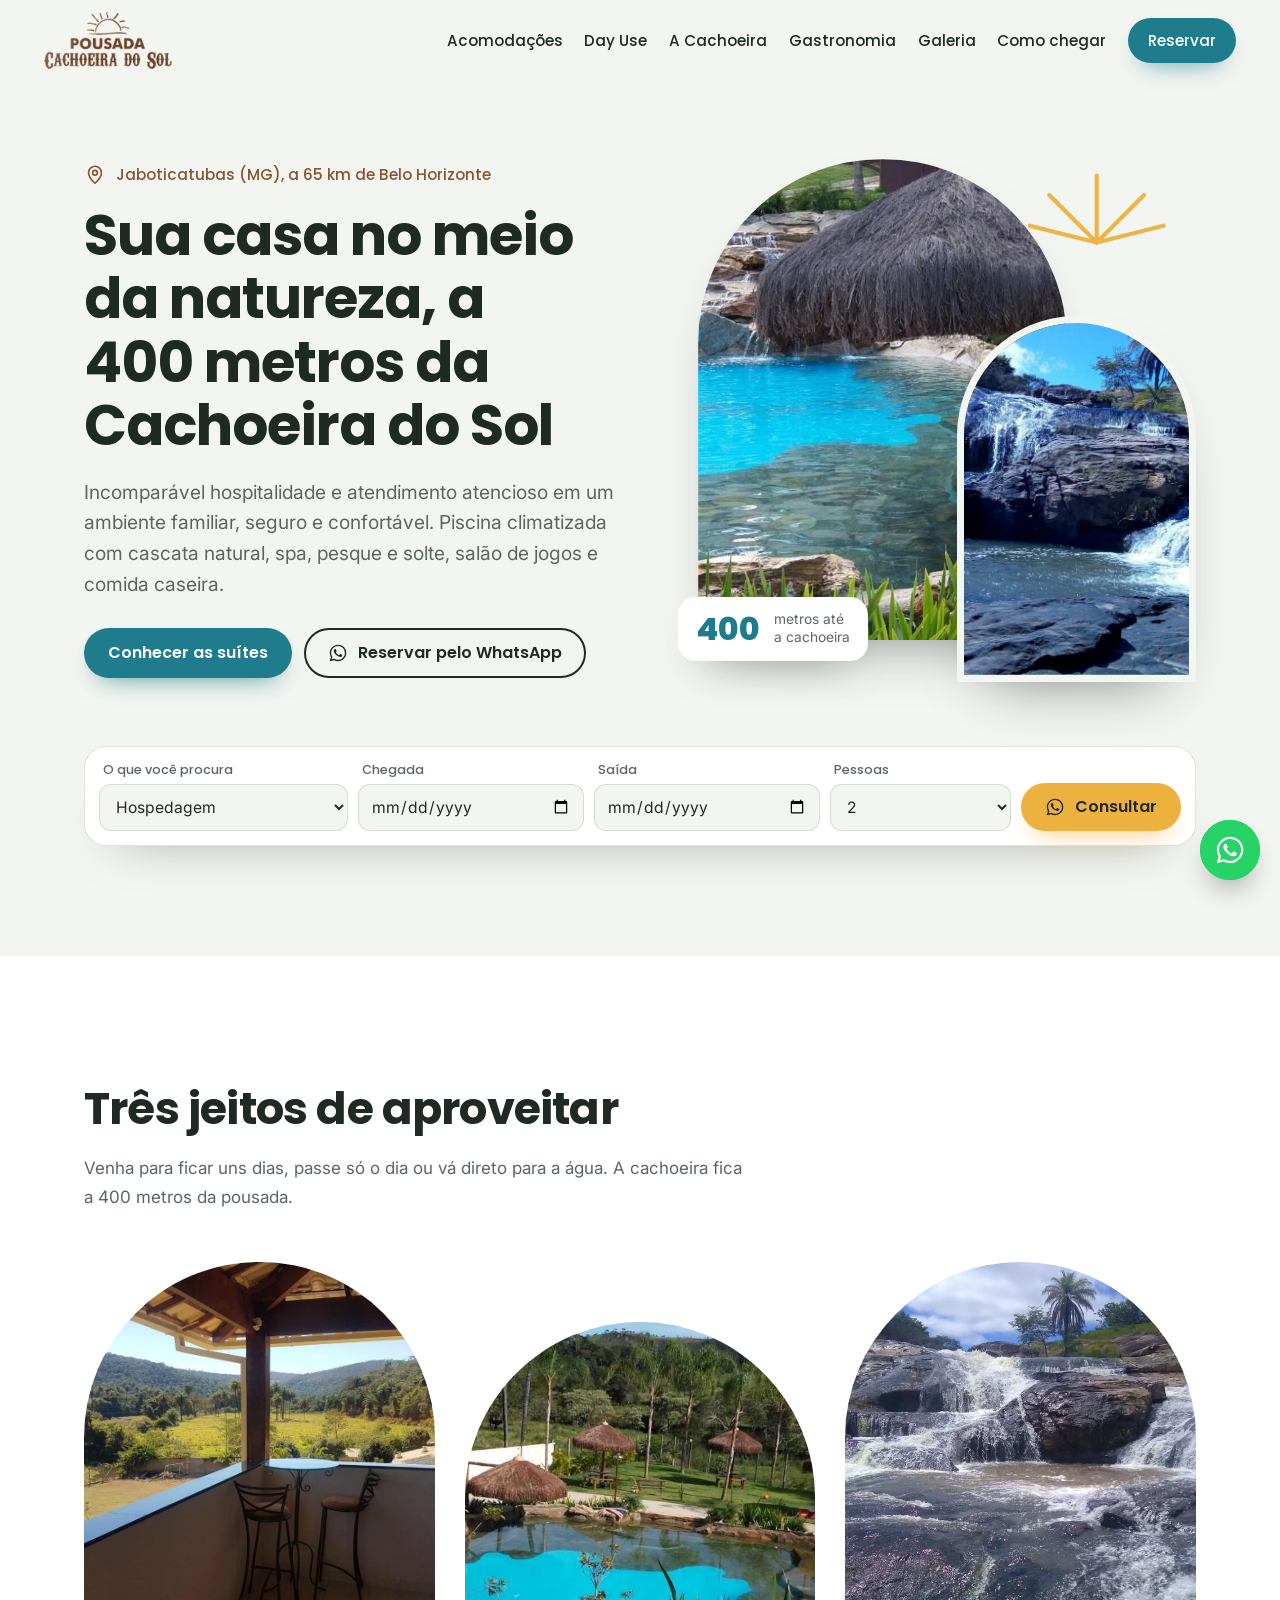
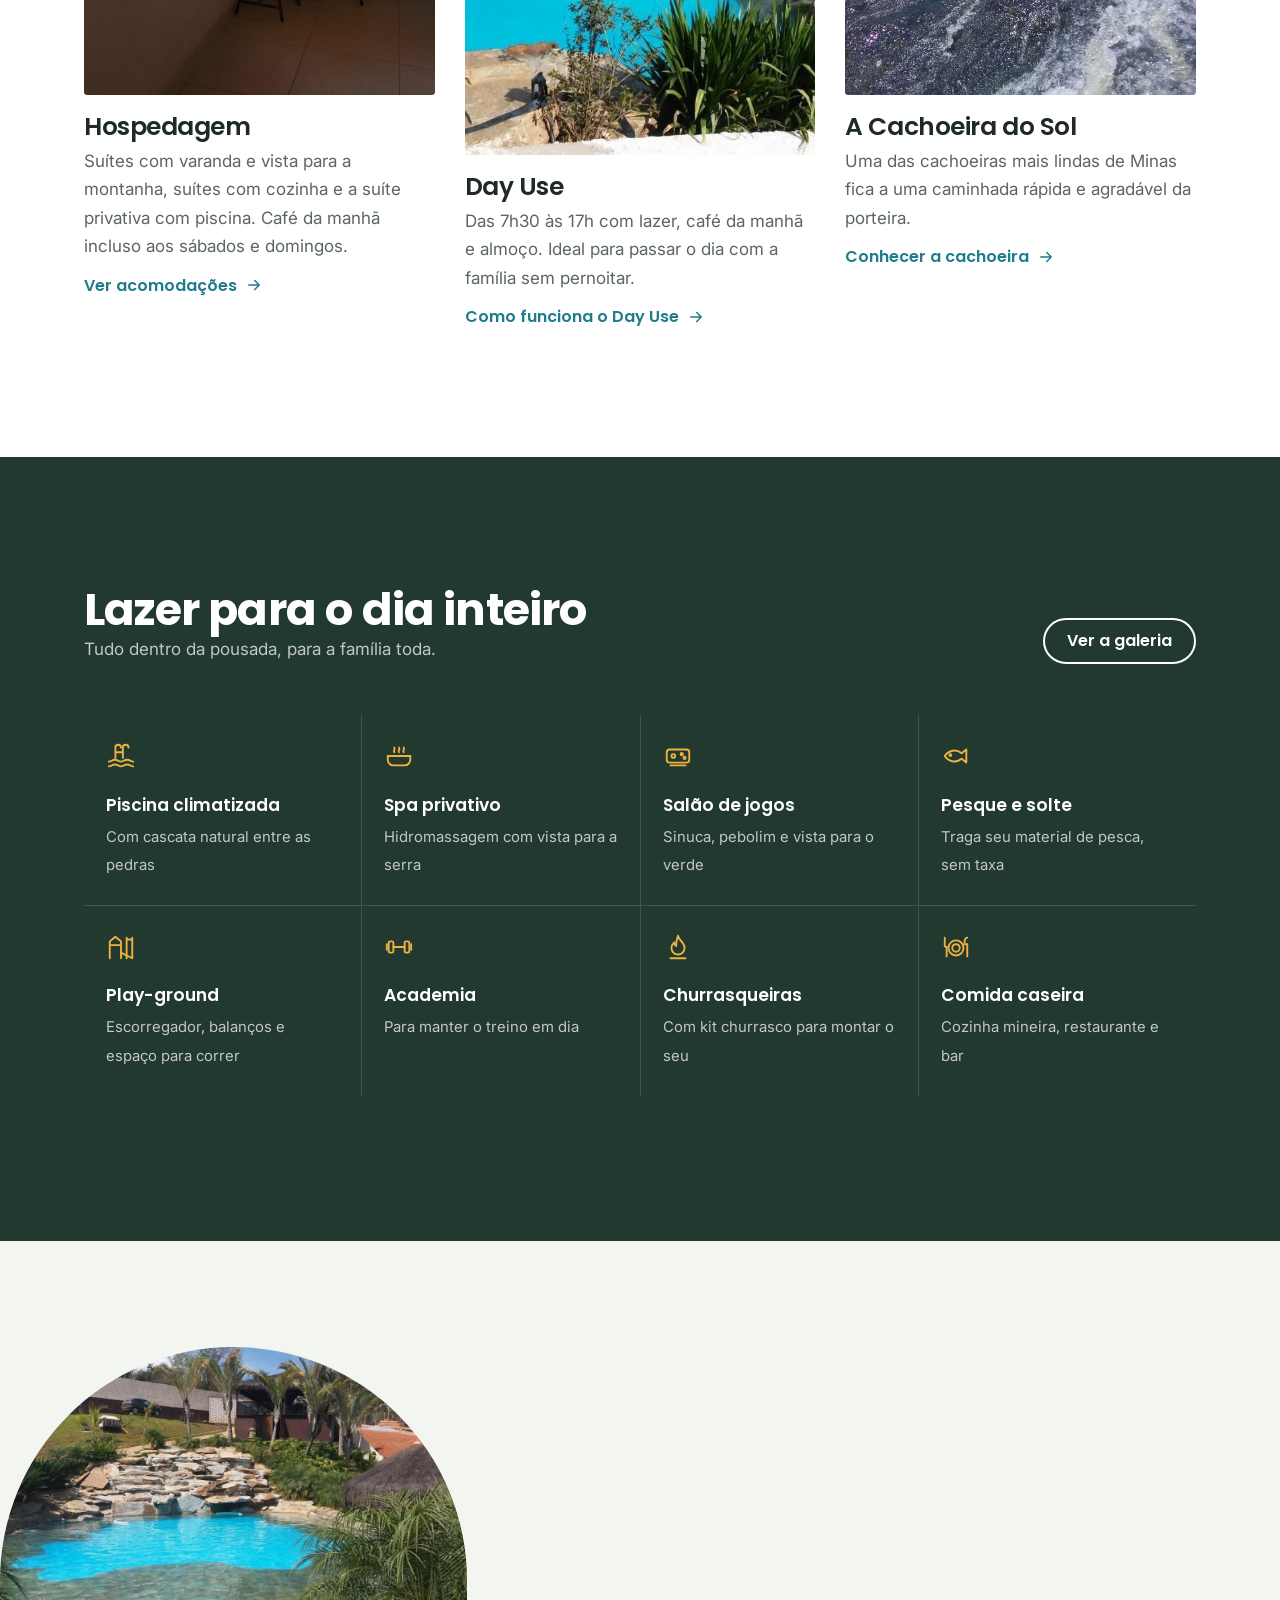
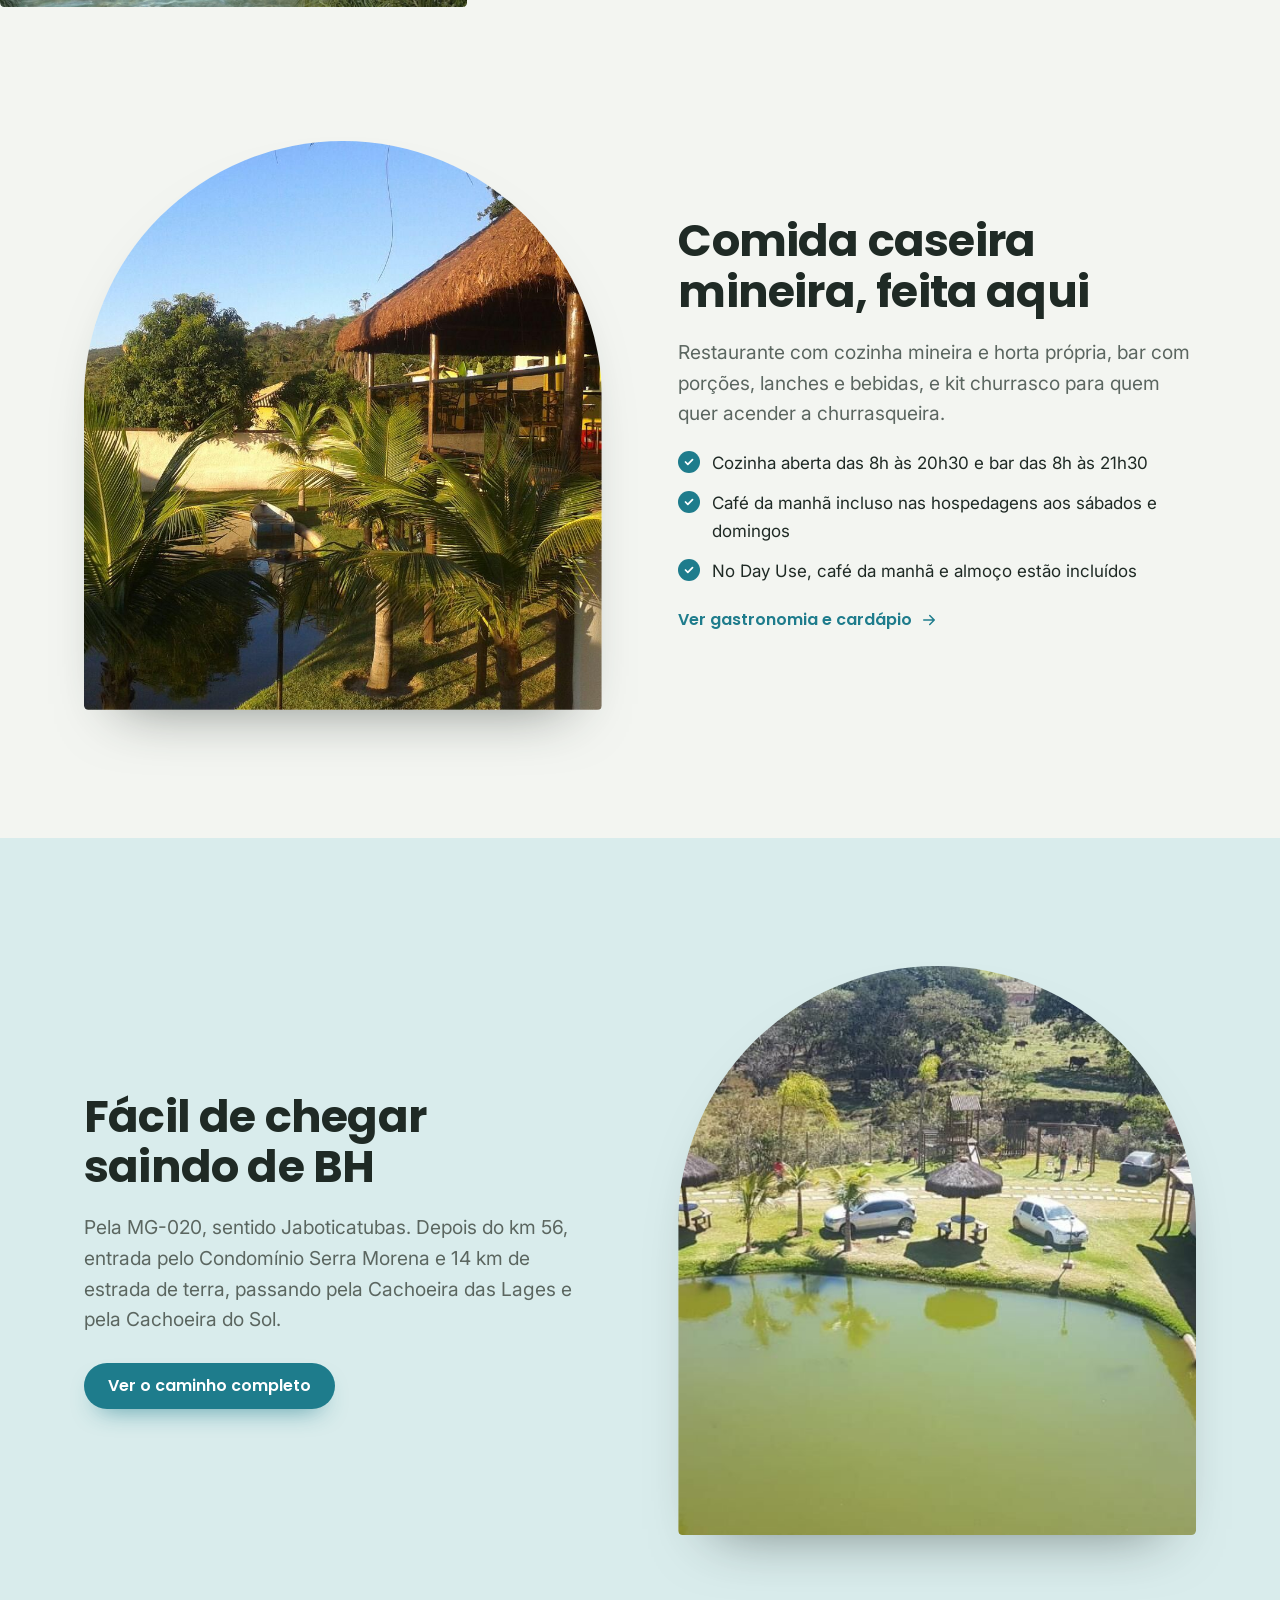
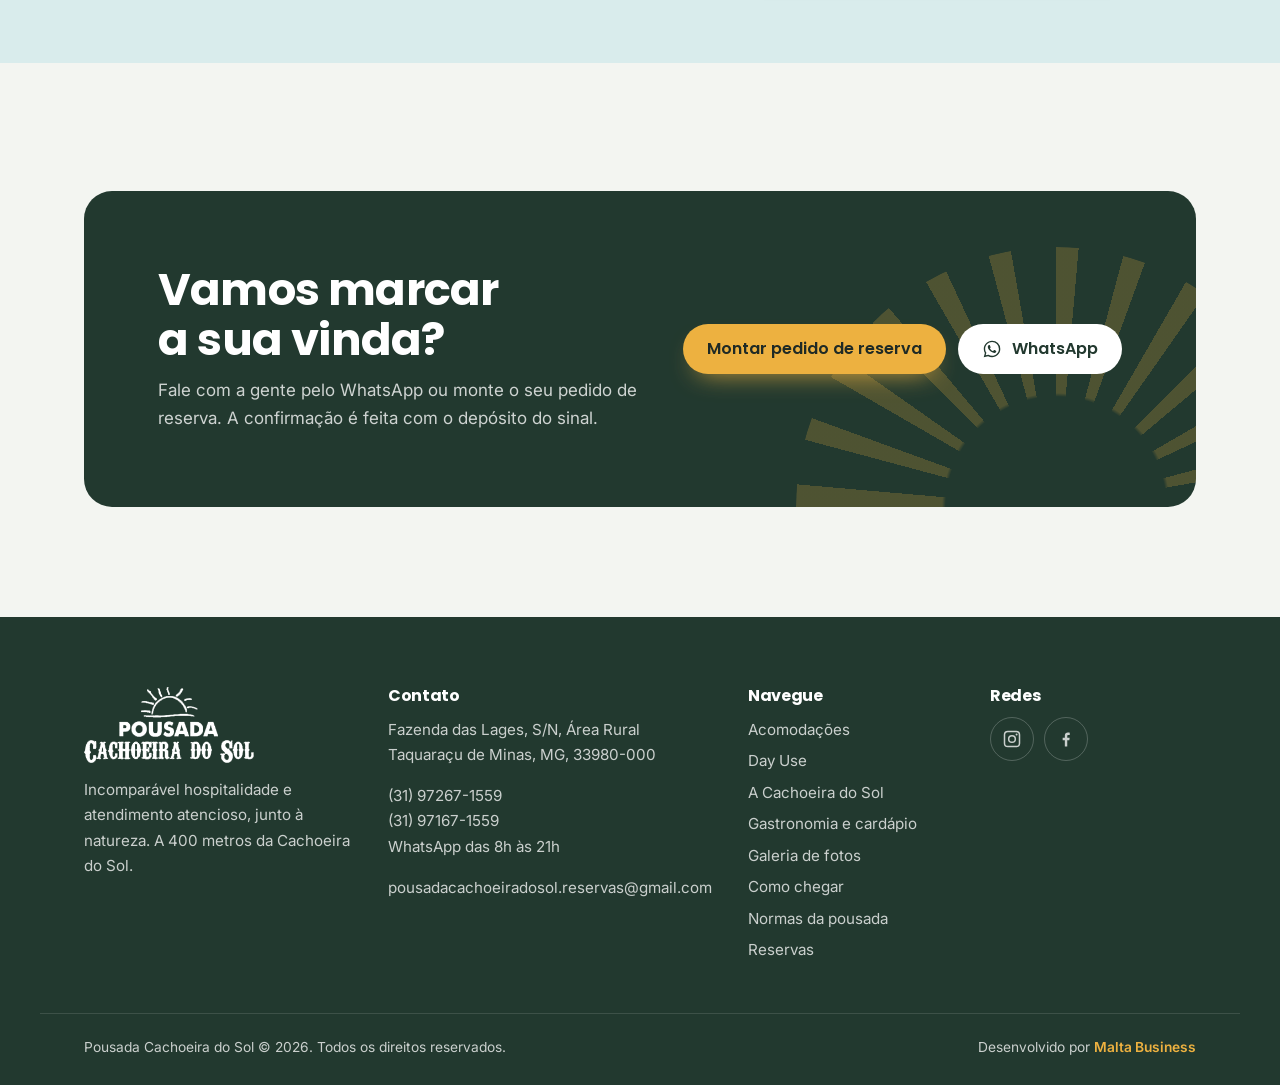
==== index.html @ 4eb6d927 "Site Pousada Cachoeira do Sol: versão inicial Site institucional com 11 páginas, SEO, redirects e fo" ====
<!doctype html>
<html lang="pt-BR">
<head>
  <meta charset="utf-8">
  <meta name="viewport" content="width=device-width, initial-scale=1, viewport-fit=cover">
  <script>document.documentElement.classList.add('js');</script>
  <!-- Google Tag Manager: trocar GTM-XXXXXXX pelo ID real -->
  <script>window.dataLayer=window.dataLayer||[];(function(w,d,s,l,i){if(i==='GTM-XXXXXXX')return;w[l]=w[l]||[];w[l].push({'gtm.start':new Date().getTime(),event:'gtm.js'});var f=d.getElementsByTagName(s)[0],j=d.createElement(s);j.async=true;j.src='https://www.googletagmanager.com/gtm.js?id='+i;f.parentNode.insertBefore(j,f);})(window,document,'script','dataLayer','GTM-XXXXXXX');</script>
  <title>Pousada Cachoeira do Sol | Pousada em Jaboticatubas (MG), perto de BH</title>
  <meta name="description" content="Pousada em Jaboticatubas (MG), a 65 km de BH e a 400 metros da Cachoeira do Sol. Suítes, Day Use, piscina climatizada com cascata, spa, pesque e solte e comida caseira mineira.">
  <meta name="robots" content="index, follow, max-image-preview:large">
  <link rel="canonical" href="https://www.pousadacachoeiradosol.com.br/">
  <meta name="theme-color" content="#22392F">
  <meta property="og:type" content="website">
  <meta property="og:locale" content="pt_BR">
  <meta property="og:site_name" content="Pousada Cachoeira do Sol">
  <meta property="og:title" content="Pousada Cachoeira do Sol | Pousada em Jaboticatubas (MG), perto de BH">
  <meta property="og:description" content="Pousada em Jaboticatubas (MG), a 65 km de BH e a 400 metros da Cachoeira do Sol. Suítes, Day Use, piscina climatizada com cascata, spa, pesque e solte e comida caseira mineira.">
  <meta property="og:url" content="https://www.pousadacachoeiradosol.com.br/">
  <meta property="og:image" content="https://www.pousadacachoeiradosol.com.br/assets/img/og-image.jpg">
  <meta property="og:image:alt" content="Pousada Cachoeira do Sol, Jaboticatubas (MG)">
  <meta name="twitter:card" content="summary_large_image">
  <meta name="twitter:title" content="Pousada Cachoeira do Sol | Pousada em Jaboticatubas (MG), perto de BH">
  <meta name="twitter:description" content="Pousada em Jaboticatubas (MG), a 65 km de BH e a 400 metros da Cachoeira do Sol. Suítes, Day Use, piscina climatizada com cascata, spa, pesque e solte e comida caseira mineira.">
  <meta name="twitter:image" content="https://www.pousadacachoeiradosol.com.br/assets/img/og-image.jpg">
  <link rel="icon" href="favicon.svg" type="image/svg+xml">
  <link rel="icon" href="assets/img/icon-192.png" type="image/png" sizes="192x192">
  <link rel="apple-touch-icon" href="assets/img/apple-touch-icon.png">
  <link rel="manifest" href="site.webmanifest">
  <link rel="preload" as="image" href="assets/img/g-slider2.jpg" fetchpriority="high">
  <link rel="preconnect" href="https://fonts.googleapis.com">
  <link rel="preconnect" href="https://fonts.gstatic.com" crossorigin>
  <link href="https://fonts.googleapis.com/css2?family=Inter:wght@400;500;600&family=Poppins:wght@500;600;700;800&display=swap" rel="stylesheet">
  <link rel="stylesheet" href="assets/css/site.css">
  <script type="application/ld+json">{"@context": "https://schema.org", "@type": "LodgingBusiness", "@id": "https://www.pousadacachoeiradosol.com.br/#pousada", "name": "Pousada Cachoeira do Sol", "description": "Pousada em Jaboticatubas (MG), a 65 km de Belo Horizonte e a 400 metros da Cachoeira do Sol, com piscina climatizada com cascata, spa privativo, salão de jogos, pesque e solte, play-ground, academia, churrasqueiras e comida caseira. Hospedagem e Day Use.", "url": "https://www.pousadacachoeiradosol.com.br/", "logo": "https://www.pousadacachoeiradosol.com.br/assets/img/logo.png", "image": ["https://www.pousadacachoeiradosol.com.br/assets/img/og-image.jpg", "https://www.pousadacachoeiradosol.com.br/assets/img/g-slider2.jpg", "https://www.pousadacachoeiradosol.com.br/assets/img/e-spa.jpg"], "telephone": "+55-31-97267-1559", "email": "pousadacachoeiradosol.reservas@gmail.com", "address": {"@type": "PostalAddress", "streetAddress": "Fazenda das Lages, S/N, Área Rural", "addressLocality": "Taquaraçu de Minas", "addressRegion": "MG", "postalCode": "33980-000", "addressCountry": "BR"}, "areaServed": ["Jaboticatubas", "Belo Horizonte", "Taquaraçu de Minas"], "checkinTime": "17:00", "checkoutTime": "15:00", "amenityFeature": [{"@type": "LocationFeatureSpecification", "name": "Piscina climatizada com cascata", "value": true}, {"@type": "LocationFeatureSpecification", "name": "Spa privativo", "value": true}, {"@type": "LocationFeatureSpecification", "name": "Salão de jogos", "value": true}, {"@type": "LocationFeatureSpecification", "name": "Pesque e solte", "value": true}, {"@type": "LocationFeatureSpecification", "name": "Play-ground", "value": true}, {"@type": "LocationFeatureSpecification", "name": "Academia", "value": true}, {"@type": "LocationFeatureSpecification", "name": "Churrasqueiras", "value": true}, {"@type": "LocationFeatureSpecification", "name": "Restaurante e bar", "value": true}], "sameAs": ["https://www.instagram.com/pousadacachoeiradosol/", "https://www.facebook.com/pousadacachoeiradosol/"]}</script>
</head>
<body>
  <noscript><iframe src="https://www.googletagmanager.com/ns.html?id=GTM-XXXXXXX" height="0" width="0" style="display:none;visibility:hidden"></iframe></noscript>
  <a class="skip" href="#conteudo">Pular para o conteúdo</a>
  <header class="topo">
    <div class="topo__in">
      <a class="topo__logo" href="index.html" aria-current="page" aria-label="Pousada Cachoeira do Sol, página inicial"><img src="assets/img/logo.png" alt="Pousada Cachoeira do Sol" width="308" height="138" fetchpriority="high"></a>
      <nav class="menu" id="menu" aria-label="Menu principal">
        <a href="acomodacoes.html">Acomodações</a>
        <a href="day-use.html">Day Use</a>
        <a href="cachoeira.html">A Cachoeira</a>
        <a href="gastronomia.html">Gastronomia</a>
        <a href="galeria.html">Galeria</a>
        <a href="como-chegar.html">Como chegar</a>
        <a href="reservas.html" class="btn btn--agua">Reservar</a>
      </nav>
      <button class="burguer" type="button" aria-label="Abrir menu" aria-expanded="false" aria-controls="menu"><span></span><span></span></button>
    </div>
  </header>
  <main id="conteudo">
    <section class="inicio">
      <div class="wrap">
        <div class="inicio__grid">
          <div class="revela">
            <p class="inicio__lugar"><svg aria-hidden="true"><use href="#i-pin"/></svg>Jaboticatubas (MG), a 65 km de Belo Horizonte</p>
            <h1 class="t1">Sua casa no meio da natureza, a 400 metros da Cachoeira do Sol</h1>
            <p class="lead">Incomparável hospitalidade e atendimento atencioso em um ambiente familiar, seguro e confortável. Piscina climatizada com cascata natural, spa, pesque e solte, salão de jogos e comida caseira.</p>
            <div class="inicio__acoes">
              <a class="btn btn--agua" href="acomodacoes.html">Conhecer as suítes</a>
              <a class="btn btn--linha" data-wa="Olá! Estou no site da Pousada Cachoeira do Sol e gostaria de consultar disponibilidade." data-ev="whatsapp_hero" href="https://wa.me/5531972671559" target="_blank" rel="noopener"><svg aria-hidden="true"><use href="#i-wa"/></svg>Reservar pelo WhatsApp</a>
            </div>
          </div>
          <div class="arcos">
            <div class="arco a1 revela-arco"><img src="assets/img/g-slider2.jpg" alt="Piscina com cascata natural de pedras" width="984" height="654" fetchpriority="high" class="on"><img src="assets/img/g-u4.jpg" alt="Restaurante com cobertura de sapê ao lado da piscina" width="1280" height="960" loading="lazy" decoding="async"><img src="assets/img/e-pesca.jpg" alt="Lagoa do pesque e solte com quiosques" width="1024" height="768" loading="lazy" decoding="async"><img src="assets/img/g-21.jpg" alt="Piscina e quiosques de sapê" width="768" height="1024" loading="lazy" decoding="async"></div>
            <div class="arco a2 revela-arco"><img src="assets/img/c-2.jpg" alt="Queda principal da Cachoeira do Sol" width="1280" height="721" loading="lazy" decoding="async"></div>
            <svg class="arcos__sol" viewBox="0 0 100 60" aria-hidden="true"><g class="raios"><line x1="50" y1="52" x2="50" y2="4"/><line x1="50" y1="52" x2="16" y2="18"/><line x1="50" y1="52" x2="84" y2="18"/><line x1="50" y1="52" x2="2" y2="40"/><line x1="50" y1="52" x2="98" y2="40"/></g></svg>
            <div class="selo"><b data-conta="400">400</b><span>metros até<br>a cachoeira</span></div>
          </div>
        </div>

        <form class="consulta revela" id="consulta" aria-label="Consultar disponibilidade">
          <div><label for="c-tipo">O que você procura</label><select id="c-tipo"><option>Hospedagem</option><option>Day Use</option></select></div>
          <div><label for="c-entrada">Chegada</label><input id="c-entrada" type="date"></div>
          <div id="c-saida-box"><label for="c-saida">Saída</label><input id="c-saida" type="date"></div>
          <div><label for="c-pessoas">Pessoas</label><select id="c-pessoas"><option>1</option><option selected>2</option><option>3</option><option>4</option><option>5</option><option>6 ou mais</option></select></div>
          <button class="btn btn--sol" type="submit"><svg aria-hidden="true"><use href="#i-wa"/></svg>Consultar</button>
        </form>
      </div>
    </section>
    <section class="secao secao--branca">
      <div class="wrap">
        <header class="cab revela"><h2 class="t2">Três jeitos de aproveitar</h2><p class="suave">Venha para ficar uns dias, passe só o dia ou vá direto para a água. A cachoeira fica a 400 metros da pousada.</p></header>
        <div class="destaques">
          <a class="destaque revela" href="acomodacoes.html">
            <div class="destaque__foto"><img src="assets/img/q-luxo-3.jpg" alt="Varanda de suíte com vista para o vale" width="1280" height="960" loading="lazy" decoding="async"></div>
            <h3 class="t3">Hospedagem</h3>
            <p>Suítes com varanda e vista para a montanha, suítes com cozinha e a suíte privativa com piscina. Café da manhã incluso aos sábados e domingos.</p>
            <span class="seta-link">Ver acomodações <svg aria-hidden="true"><use href="#i-seta"/></svg></span>
          </a>
          <a class="destaque revela" href="day-use.html">
            <div class="destaque__foto"><img src="assets/img/g-slider16.jpg" alt="Piscina com cascata vista do alto" width="1092" height="654" loading="lazy" decoding="async"></div>
            <h3 class="t3">Day Use</h3>
            <p>Das 7h30 às 17h com lazer, café da manhã e almoço. Ideal para passar o dia com a família sem pernoitar.</p>
            <span class="seta-link">Como funciona o Day Use <svg aria-hidden="true"><use href="#i-seta"/></svg></span>
          </a>
          <a class="destaque revela" href="cachoeira.html">
            <div class="destaque__foto"><img src="assets/img/e-cachoeira.jpg" alt="Quedas da Cachoeira do Sol" width="1024" height="768" loading="lazy" decoding="async"></div>
            <h3 class="t3">A Cachoeira do Sol</h3>
            <p>Uma das cachoeiras mais lindas de Minas fica a uma caminhada rápida e agradável da porteira.</p>
            <span class="seta-link">Conhecer a cachoeira <svg aria-hidden="true"><use href="#i-seta"/></svg></span>
          </a>
        </div>
      </div>
    </section>
    <section class="secao secao--mata">
      <div class="wrap">
        <header class="cab cab--linha revela"><div><h2 class="t2">Lazer para o dia inteiro</h2><p class="suave" style="margin:0">Tudo dentro da pousada, para a família toda.</p></div><a class="btn btn--linha" href="galeria.html">Ver a galeria</a></header>
        <ul class="lazer revela">
          <li><svg aria-hidden="true"><use href="#i-piscina"/></svg><strong>Piscina climatizada</strong><span>Com cascata natural entre as pedras</span></li>
          <li><svg aria-hidden="true"><use href="#i-spa"/></svg><strong>Spa privativo</strong><span>Hidromassagem com vista para a serra</span></li>
          <li><svg aria-hidden="true"><use href="#i-jogos"/></svg><strong>Salão de jogos</strong><span>Sinuca, pebolim e vista para o verde</span></li>
          <li><svg aria-hidden="true"><use href="#i-peixe"/></svg><strong>Pesque e solte</strong><span>Traga seu material de pesca, sem taxa</span></li>
          <li><svg aria-hidden="true"><use href="#i-play"/></svg><strong>Play-ground</strong><span>Escorregador, balanços e espaço para correr</span></li>
          <li><svg aria-hidden="true"><use href="#i-halter"/></svg><strong>Academia</strong><span>Para manter o treino em dia</span></li>
          <li><svg aria-hidden="true"><use href="#i-fogo"/></svg><strong>Churrasqueiras</strong><span>Com kit churrasco para montar o seu</span></li>
          <li><svg aria-hidden="true"><use href="#i-prato"/></svg><strong>Comida caseira</strong><span>Cozinha mineira, restaurante e bar</span></li>
        </ul>
      </div>
    </section>
    <section class="secao" aria-label="Fotos da pousada" style="padding-block:clamp(60px,8vw,100px) 0">
      <div class="rolo"><div class="rolo__trilho"><img src="assets/img/g-slider14.jpg" alt="Cascata da piscina" width="1160" height="646" loading="lazy" decoding="async"><img src="assets/img/g-23.jpg" alt="Piscina iluminada à noite" width="768" height="1024" loading="lazy" decoding="async"><img src="assets/img/e-jogos.jpg" alt="Salão de jogos" width="960" height="720" loading="lazy" decoding="async"><img src="assets/img/g-1.jpg" alt="Piscina com espreguiçadeiras" width="736" height="410" loading="lazy" decoding="async"><img src="assets/img/g-u7.jpg" alt="Piscina natural e jardim" width="1280" height="960" loading="lazy" decoding="async"><img src="assets/img/e-spa.jpg" alt="Spa com vista para a serra" width="768" height="1024" loading="lazy" decoding="async"><img src="assets/img/g-2.jpg" alt="Caminho entre a piscina e a lagoa" width="728" height="408" loading="lazy" decoding="async"><img src="assets/img/c-4.jpg" alt="Corredeiras da cachoeira" width="1280" height="721" loading="lazy" decoding="async"><img src="assets/img/g-u1.jpg" alt="Jardim ao entardecer" width="1280" height="960" loading="lazy" decoding="async"><img src="assets/img/e-playground.jpg" alt="Play-ground" width="720" height="626" loading="lazy" decoding="async"><img src="assets/img/g-slider14.jpg" alt="" width="1160" height="646" loading="lazy" decoding="async" aria-hidden="true"><img src="assets/img/g-23.jpg" alt="" width="768" height="1024" loading="lazy" decoding="async" aria-hidden="true"><img src="assets/img/e-jogos.jpg" alt="" width="960" height="720" loading="lazy" decoding="async" aria-hidden="true"><img src="assets/img/g-1.jpg" alt="" width="736" height="410" loading="lazy" decoding="async" aria-hidden="true"><img src="assets/img/g-u7.jpg" alt="" width="1280" height="960" loading="lazy" decoding="async" aria-hidden="true"><img src="assets/img/e-spa.jpg" alt="" width="768" height="1024" loading="lazy" decoding="async" aria-hidden="true"><img src="assets/img/g-2.jpg" alt="" width="728" height="408" loading="lazy" decoding="async" aria-hidden="true"><img src="assets/img/c-4.jpg" alt="" width="1280" height="721" loading="lazy" decoding="async" aria-hidden="true"><img src="assets/img/g-u1.jpg" alt="" width="1280" height="960" loading="lazy" decoding="async" aria-hidden="true"><img src="assets/img/e-playground.jpg" alt="" width="720" height="626" loading="lazy" decoding="async" aria-hidden="true"></div></div>
    </section>
    <section class="secao">
      <div class="wrap dividido">
        <div class="dividido__foto revela-arco"><img src="assets/img/g-u4.jpg" alt="Restaurante coberto de sapê ao lado da piscina" width="1280" height="960" loading="lazy" decoding="async"></div>
        <div class="revela">
          <h2 class="t2">Comida caseira mineira, feita aqui</h2>
          <p class="lead suave">Restaurante com cozinha mineira e horta própria, bar com porções, lanches e bebidas, e kit churrasco para quem quer acender a churrasqueira.</p>
          <ul class="checks">
            <li>Cozinha aberta das 8h às 20h30 e bar das 8h às 21h30</li>
            <li>Café da manhã incluso nas hospedagens aos sábados e domingos</li>
            <li>No Day Use, café da manhã e almoço estão incluídos</li>
          </ul>
          <a class="seta-link" href="gastronomia.html">Ver gastronomia e cardápio <svg aria-hidden="true"><use href="#i-seta"/></svg></a>
        </div>
      </div>
    </section>
    <section class="secao secao--agua">
      <div class="wrap dividido dividido--inv">
        <div class="dividido__foto revela-arco"><img src="assets/img/g-slider5.jpg" alt="Vista do alto da lagoa e do jardim da pousada" width="1164" height="650" loading="lazy" decoding="async"></div>
        <div class="revela">
          <h2 class="t2">Fácil de chegar saindo de BH</h2>
          <p class="lead suave">Pela MG-020, sentido Jaboticatubas. Depois do km 56, entrada pelo Condomínio Serra Morena e 14 km de estrada de terra, passando pela Cachoeira das Lages e pela Cachoeira do Sol.</p>
          <div class="inicio__acoes"><a class="btn btn--agua" href="como-chegar.html">Ver o caminho completo</a></div>
        </div>
      </div>
    </section>
    <section class="secao" style="padding-bottom:0">
      <div class="wrap">
        <div class="chamada revela">
          <div><h2 class="t2" style="margin:0">Vamos marcar a sua vinda?</h2><p>Fale com a gente pelo WhatsApp ou monte o seu pedido de reserva. A confirmação é feita com o depósito do sinal.</p></div>
          <div class="chamada__acoes">
            <a class="btn btn--sol" href="reservas.html">Montar pedido de reserva</a>
            <a class="btn btn--claro" data-wa="Olá! Estou no site da Pousada Cachoeira do Sol e gostaria de mais informações." data-ev="whatsapp_chamada" href="https://wa.me/5531972671559" target="_blank" rel="noopener"><svg aria-hidden="true"><use href="#i-wa"/></svg>WhatsApp</a>
          </div>
        </div>
      </div>
    </section>
  </main>
  <footer class="rodape">
    <div class="wrap rodape__grid">
      <div>
        <img class="rodape__logo" src="assets/img/logo-branca.png" alt="Pousada Cachoeira do Sol" width="308" height="138" loading="lazy">
        <p>Incomparável hospitalidade e atendimento atencioso, junto à natureza. A 400 metros da Cachoeira do Sol.</p>
      </div>
      <div>
        <h2>Contato</h2>
        <p>Fazenda das Lages, S/N, Área Rural<br>Taquaraçu de Minas, MG, 33980-000</p>
        <p><a href="https://wa.me/5531972671559" target="_blank" rel="noopener">(31) 97267-1559</a><br><a href="https://wa.me/5531971671559" target="_blank" rel="noopener">(31) 97167-1559</a><br><span>WhatsApp das 8h às 21h</span></p>
        <p><a href="mailto:pousadacachoeiradosol.reservas@gmail.com">pousadacachoeiradosol.reservas@gmail.com</a></p>
      </div>
      <div>
        <h2>Navegue</h2>
        <ul>
          <li><a href="acomodacoes.html">Acomodações</a></li>
          <li><a href="day-use.html">Day Use</a></li>
          <li><a href="cachoeira.html">A Cachoeira do Sol</a></li>
          <li><a href="gastronomia.html">Gastronomia e cardápio</a></li>
          <li><a href="galeria.html">Galeria de fotos</a></li>
          <li><a href="como-chegar.html">Como chegar</a></li>
          <li><a href="normas.html">Normas da pousada</a></li>
          <li><a href="reservas.html">Reservas</a></li>
        </ul>
      </div>
      <div>
        <h2>Redes</h2>
        <div class="redes">
          <a href="https://www.instagram.com/pousadacachoeiradosol/" target="_blank" rel="noopener" aria-label="Instagram da pousada"><svg><use href="#i-ig"/></svg></a>
          <a href="https://www.facebook.com/pousadacachoeiradosol/" target="_blank" rel="noopener" aria-label="Facebook da pousada"><svg><use href="#i-fb"/></svg></a>
        </div>
      </div>
    </div>
    <div class="wrap rodape__base">
      <p>Pousada Cachoeira do Sol &copy; 2026. Todos os direitos reservados.</p>
      <p>Desenvolvido por <a href="https://maltabusiness.vercel.app/" target="_blank" rel="noopener">Malta Business</a></p>
    </div>
  </footer>
  <a class="wa" data-wa="Olá! Estou no site da Pousada Cachoeira do Sol e gostaria de mais informações." data-ev="whatsapp_flutuante" href="https://wa.me/5531972671559" target="_blank" rel="noopener" aria-label="Falar com a pousada pelo WhatsApp"><span class="wa__balao">Fale com a pousada</span><svg aria-hidden="true"><use href="#i-wa"/></svg></a>
  <div class="lb" id="lb" role="dialog" aria-modal="true" aria-label="Foto ampliada" hidden>
    <button class="lb__x" id="lbX" type="button" aria-label="Fechar">&times;</button>
    <button class="lb__nav lb__nav--esq" id="lbAnt" type="button" aria-label="Foto anterior"><svg viewBox="0 0 24 24"><path d="M15 5l-7 7 7 7"/></svg></button>
    <figure><img id="lbImg" src="[data-uri]" alt=""><figcaption id="lbLeg"></figcaption></figure>
    <button class="lb__nav lb__nav--dir" id="lbProx" type="button" aria-label="Próxima foto"><svg viewBox="0 0 24 24"><path d="M9 5l7 7-7 7"/></svg></button>
  </div>
<svg width="0" height="0" style="position:absolute" aria-hidden="true">
  <symbol id="i-wa" viewBox="0 0 24 24"><path fill="currentColor" d="M12.04 2C6.58 2 2.13 6.45 2.13 11.91c0 1.75.46 3.45 1.32 4.95L2.05 22l5.25-1.38a9.9 9.9 0 0 0 4.74 1.21h.01c5.46 0 9.91-4.45 9.91-9.91A9.9 9.9 0 0 0 12.04 2Zm0 18.15h-.01a8.2 8.2 0 0 1-4.19-1.15l-.3-.18-3.12.82.83-3.04-.2-.31a8.2 8.2 0 0 1-1.26-4.38c0-4.54 3.7-8.24 8.25-8.24a8.2 8.2 0 0 1 8.24 8.25c0 4.54-3.7 8.23-8.24 8.23Zm4.52-6.16c-.25-.12-1.47-.72-1.69-.81-.23-.08-.39-.12-.56.13-.16.25-.64.8-.78.97-.15.16-.29.19-.54.06-.25-.12-1.05-.39-1.99-1.23a7.5 7.5 0 0 1-1.38-1.72c-.14-.25-.02-.38.11-.51.11-.11.25-.29.37-.43.13-.15.17-.25.25-.42.08-.16.04-.31-.02-.43-.06-.13-.56-1.35-.77-1.85-.2-.48-.41-.42-.56-.43h-.48a.92.92 0 0 0-.67.31c-.23.25-.87.85-.87 2.08 0 1.22.89 2.4 1.02 2.57.12.16 1.76 2.68 4.25 3.76.59.26 1.06.41 1.42.52.6.19 1.14.16 1.57.1.48-.07 1.47-.6 1.68-1.18.21-.58.21-1.08.14-1.18-.06-.1-.22-.16-.47-.29Z"/></symbol>
  <symbol id="i-ig" viewBox="0 0 24 24"><path fill="none" stroke="currentColor" stroke-width="1.8" d="M7 3h10a4 4 0 0 1 4 4v10a4 4 0 0 1-4 4H7a4 4 0 0 1-4-4V7a4 4 0 0 1 4-4Z"/><circle cx="12" cy="12" r="4" fill="none" stroke="currentColor" stroke-width="1.8"/><circle cx="17.5" cy="6.5" r="1.2" fill="currentColor"/></symbol>
  <symbol id="i-fb" viewBox="0 0 24 24"><path fill="currentColor" d="M13.5 21v-7.5h2.5l.4-3h-2.9V8.6c0-.9.25-1.5 1.5-1.5h1.5V4.4c-.3 0-1.2-.1-2.2-.1-2.2 0-3.7 1.3-3.7 3.8v2.4H8v3h2.6V21h2.9Z"/></symbol>
  <symbol id="i-pin" viewBox="0 0 24 24"><path fill="none" stroke="currentColor" stroke-width="1.8" stroke-linejoin="round" d="M12 21s-7-6.2-7-11.5a7 7 0 0 1 14 0C19 14.8 12 21 12 21Z"/><circle cx="12" cy="9.5" r="2.6" fill="none" stroke="currentColor" stroke-width="1.8"/></symbol>
  <symbol id="i-mail" viewBox="0 0 24 24"><rect x="3" y="5" width="18" height="14" rx="2.5" fill="none" stroke="currentColor" stroke-width="1.8"/><path d="m4 7 8 6 8-6" fill="none" stroke="currentColor" stroke-width="1.8" stroke-linecap="round"/></symbol>
  <symbol id="i-relogio" viewBox="0 0 24 24"><circle cx="12" cy="12" r="9" fill="none" stroke="currentColor" stroke-width="1.8"/><path d="M12 7v5l3 2" fill="none" stroke="currentColor" stroke-width="1.8" stroke-linecap="round"/></symbol>
  <symbol id="i-seta" viewBox="0 0 24 24"><path d="M5 12h14M13 6l6 6-6 6" fill="none" stroke="currentColor" stroke-width="2" stroke-linecap="round" stroke-linejoin="round"/></symbol>
  <symbol id="i-piscina" viewBox="0 0 32 32"><g fill="none" stroke="currentColor" stroke-width="2" stroke-linecap="round"><path d="M3 22c3 0 3-2 6.5-2s3.5 2 6.5 2 3-2 6.5-2 3.5 2 6.5 2M3 27c3 0 3-2 6.5-2s3.5 2 6.5 2 3-2 6.5-2 3.5 2 6.5 2"/><path d="M10 18V7a3 3 0 0 1 6 0M18 18V7a3 3 0 0 1 6 0M10 12h8"/></g></symbol>
  <symbol id="i-spa" viewBox="0 0 32 32"><g fill="none" stroke="currentColor" stroke-width="2" stroke-linecap="round"><path d="M4 16h24v4a6 6 0 0 1-6 6H10a6 6 0 0 1-6-6v-4Z"/><path d="M11 12c-1.5-2 1.5-3 0-5M16 12c-1.5-2 1.5-3 0-5M21 12c-1.5-2 1.5-3 0-5"/></g></symbol>
  <symbol id="i-jogos" viewBox="0 0 32 32"><g fill="none" stroke="currentColor" stroke-width="2" stroke-linecap="round"><rect x="4" y="9" width="24" height="14" rx="3"/><circle cx="11" cy="16" r="2"/><circle cx="20" cy="14" r="1.2"/><circle cx="23" cy="18" r="1.2"/><path d="M8 26h16"/></g></symbol>
  <symbol id="i-peixe" viewBox="0 0 32 32"><g fill="none" stroke="currentColor" stroke-width="2" stroke-linecap="round" stroke-linejoin="round"><path d="M4 16c4-6 12-8 18-3l5-4v14l-5-4c-6 5-14 3-18-3Z"/><circle cx="10" cy="15" r="1" fill="currentColor"/></g></symbol>
  <symbol id="i-play" viewBox="0 0 32 32"><g fill="none" stroke="currentColor" stroke-width="2" stroke-linecap="round" stroke-linejoin="round"><path d="M4 28V10l6-5 6 5v18M4 14h12"/><path d="M16 22l12 6M22 6v22M28 6v22M22 8h6"/></g></symbol>
  <symbol id="i-halter" viewBox="0 0 32 32"><g fill="none" stroke="currentColor" stroke-width="2" stroke-linecap="round"><path d="M10 16h12"/><rect x="5" y="10" width="5" height="12" rx="1.5"/><rect x="22" y="10" width="5" height="12" rx="1.5"/><path d="M3 13v6M29 13v6"/></g></symbol>
  <symbol id="i-fogo" viewBox="0 0 32 32"><g fill="none" stroke="currentColor" stroke-width="2" stroke-linecap="round" stroke-linejoin="round"><path d="M16 4c1 5 7 7 7 13a7 7 0 0 1-14 0c0-3 2-5 3-6 0 3 2 4 2 4 0-5 1-8 2-11Z"/><path d="M8 28h16"/></g></symbol>
  <symbol id="i-prato" viewBox="0 0 32 32"><g fill="none" stroke="currentColor" stroke-width="2" stroke-linecap="round"><circle cx="16" cy="17" r="8"/><circle cx="16" cy="17" r="4"/><path d="M4 6v8a2 2 0 0 0 2 2v10M28 6c-2 0-3 3-3 7h3v13"/></g></symbol>
</svg>
  <script src="assets/js/site.js" defer></script>
</body>
</html>
---- assets/css/site.css ----
/* =========================================================
   Pousada Cachoeira do Sol | site completo
   Desenvolvido por Malta Business
   Direção: claro e arejado, verde de mata + água do poço, fotos em arco (o sol nascendo do logo)
   ========================================================= */
:root{
  --pedra:#F3F5F1;      /* fundo claro, levemente esverdeado */
  --branco:#FFFFFF;
  --mata:#22392F;       /* verde escuro de mata, fundos escuros */
  --mata-2:#2E4A3D;
  --agua:#1E7C8C;       /* azul-esverdeado do poço */
  --agua-clara:#D9ECEC;
  --terra:#8A5432;      /* marrom do logo */
  --sol:#EDB140;        /* sol do logo */
  --tinta:#1F2A25;
  --suave:#5B6660;
  --linha:rgba(31,42,37,.13);

  --f-tit:"Poppins",system-ui,-apple-system,"Segoe UI",sans-serif;
  --f-txt:"Inter",system-ui,-apple-system,"Segoe UI",sans-serif;

  --wrap:1200px;
  --gut:clamp(16px,4vw,44px);
  --arco:999px 999px 18px 18px;
  --ease:cubic-bezier(.22,.7,.2,1);
  color-scheme:light;
}

@view-transition{navigation:auto}
::view-transition-old(root),::view-transition-new(root){animation-duration:.45s}

*,*::before,*::after{box-sizing:border-box}
html{-webkit-text-size-adjust:100%;overflow-x:clip;scroll-behavior:smooth}
body{margin:0;background:var(--pedra);color:var(--tinta);font:400 1.0625rem/1.68 var(--f-txt);-webkit-font-smoothing:antialiased;overflow-x:hidden}
img{max-width:100%;height:auto;display:block}
a{color:inherit}
button{font:inherit;color:inherit;background:none;border:0;padding:0;cursor:pointer}
:focus-visible{outline:3px solid var(--sol);outline-offset:3px;border-radius:6px}
h1,h2,h3{font-family:var(--f-tit);line-height:1.12;margin:0;letter-spacing:-.018em;text-wrap:balance}
p{margin:0 0 1em}
.wrap{max-width:var(--wrap);margin:0 auto;padding-inline:var(--gut)}
.skip{position:absolute;left:-999px;top:8px;z-index:999;background:var(--sol);padding:10px 16px;border-radius:8px}
.skip:focus{left:8px}

.t1{font-size:clamp(2.2rem,4.6vw,3.7rem);font-weight:700}
.t2{font-size:clamp(1.8rem,3.8vw,2.8rem);font-weight:700;margin-bottom:.45em}
.t3{font-size:clamp(1.25rem,2vw,1.55rem);font-weight:600}
.lead{font-size:clamp(1.08rem,1.5vw,1.25rem);line-height:1.6;color:var(--tinta)}
.suave{color:var(--suave)}
.nota{font-size:.92rem;color:var(--suave)}
.secao{padding-block:clamp(80px,10vw,130px)}
.secao--branca{background:var(--branco)}
.secao--mata{background:var(--mata);color:#fff}
.secao--mata .suave,.secao--mata .nota{color:rgba(255,255,255,.72)}
.secao--agua{background:var(--agua-clara)}
.cab{max-width:660px;margin-bottom:clamp(30px,4vw,52px)}
.cab--centro{margin-inline:auto;text-align:center}
.cab--linha{max-width:none;display:flex;justify-content:space-between;align-items:end;gap:24px;flex-wrap:wrap}
.cab--linha .t2{margin:0}

/* ---------- Botões ---------- */
.btn{display:inline-flex;align-items:center;justify-content:center;gap:10px;padding:15px 24px;border-radius:999px;font:600 1rem/1 var(--f-tit);text-decoration:none;transition:transform .35s var(--ease),background .3s,color .3s,box-shadow .35s var(--ease);position:relative}
.btn svg{width:20px;height:20px;flex:none}
.btn:hover{transform:translateY(-2px)}
.btn:active{transform:scale(.98)}
.btn--agua{background:var(--agua);color:#fff;box-shadow:0 12px 26px -14px rgba(30,124,140,.9)}
.btn--agua:hover{background:#176675}
.btn--sol{background:var(--sol);color:var(--tinta);box-shadow:0 12px 26px -14px rgba(237,177,64,.95)}
.btn--sol:hover{background:#F3BE57}
.btn--linha{border:2px solid currentColor;padding:13px 22px}
.btn--linha:hover{background:var(--tinta);color:#fff;border-color:var(--tinta)}
.secao--mata .btn--linha:hover{background:#fff;color:var(--mata);border-color:#fff}
.btn--claro{background:#fff;color:var(--mata)}
.btn--cheio{width:100%}
.btn[disabled]{opacity:.45;cursor:not-allowed;transform:none;box-shadow:none}
.seta-link{display:inline-flex;align-items:center;gap:8px;font:600 1rem var(--f-tit);color:var(--agua);text-decoration:none}
.seta-link svg{width:18px;height:18px;transition:transform .35s var(--ease)}
.seta-link:hover svg{transform:translateX(5px)}

/* ---------- Cabeçalho ---------- */
.topo{position:sticky;top:0;z-index:60;background:rgba(243,245,241,.86);backdrop-filter:blur(14px);-webkit-backdrop-filter:blur(14px);border-bottom:1px solid transparent;transition:border-color .3s,box-shadow .3s}
.topo.rolou{border-color:var(--linha);box-shadow:0 10px 30px -24px rgba(31,42,37,.5)}
.topo__in{max-width:1320px;margin:0 auto;padding:12px var(--gut);display:flex;align-items:center;gap:24px}
.topo__logo{flex:none;width:128px}
.menu{display:flex;align-items:center;gap:clamp(12px,1.7vw,26px);margin-left:auto}
.menu a{font:500 .95rem var(--f-tit);text-decoration:none;color:var(--tinta);padding:8px 0;position:relative}
.menu a:not(.btn)::after{content:"";position:absolute;left:50%;bottom:2px;width:6px;height:6px;border-radius:50%;background:var(--sol);transform:translateX(-50%) scale(0);transition:transform .3s var(--ease)}
.menu a:not(.btn):hover::after,.menu a[aria-current="page"]::after{transform:translateX(-50%) scale(1)}
.menu a[aria-current="page"]{color:var(--agua)}
.menu a.btn[aria-current="page"]{color:#fff;box-shadow:0 0 0 3px var(--sol)}
.menu .btn{padding:11px 20px;color:#fff}
.burguer{display:none;margin-left:auto;width:46px;height:46px;border-radius:50%;background:var(--mata);position:relative;z-index:2}
.burguer span{position:absolute;left:14px;right:14px;height:2px;background:#fff;transition:transform .35s var(--ease),top .35s}
.burguer span:first-child{top:18px}.burguer span:last-child{top:26px}
.burguer[aria-expanded="true"] span:first-child{top:22px;transform:rotate(45deg)}
.burguer[aria-expanded="true"] span:last-child{top:22px;transform:rotate(-45deg)}
@media (max-width:1020px){
  .burguer{display:block}
  .menu{position:fixed;inset:0;margin:0;background:var(--mata);flex-direction:column;justify-content:center;gap:16px;opacity:0;visibility:hidden;transform:translateY(-12px);transition:opacity .35s,transform .45s var(--ease),visibility .35s}
  .menu.aberto{opacity:1;visibility:visible;transform:none}
  .menu a{color:#fff;font-size:1.45rem}
  .menu a[aria-current="page"]{color:var(--sol)}
  .menu .btn{margin-top:10px;font-size:1.1rem;background:var(--sol);color:var(--tinta)}
}

/* ---------- Hero da home ---------- */
.inicio{padding-block:clamp(36px,6vw,80px) clamp(70px,9vw,110px);position:relative;overflow:hidden}
.inicio__grid{display:grid;grid-template-columns:1.05fr .95fr;gap:clamp(30px,5vw,70px);align-items:center}
.inicio__lugar{display:inline-flex;align-items:center;gap:10px;font:500 .95rem var(--f-tit);color:var(--terra);margin-bottom:18px}
.inicio__lugar svg{width:22px;height:22px}
.inicio h1{margin-bottom:20px;font-size:clamp(2.2rem,4.4vw,3.6rem)}
.inicio .lead{max-width:48ch;color:var(--suave)}
.inicio__acoes{display:flex;flex-wrap:wrap;gap:12px;margin-top:28px}
.arcos{position:relative;aspect-ratio:1/1.05;max-width:560px;margin-left:auto;width:100%}
.arco{position:absolute;overflow:hidden;border-radius:var(--arco);box-shadow:0 30px 60px -34px rgba(31,42,37,.6)}
.arco img{width:100%;height:100%;object-fit:cover}
.arcos .a1{inset:0 26% 8% 0;z-index:1}
.arcos .a2{inset:30% 0 0 52%;z-index:2;border:7px solid var(--pedra)}
.arcos .a1 img{transition:opacity 1.4s ease,clip-path 1.1s var(--ease),transform 1.6s var(--ease);position:absolute;inset:0}
.arcos .a1 img + img{opacity:0}
.arcos .a1 img.on{opacity:1}
.arcos__sol{position:absolute;right:6%;top:2%;width:28%;z-index:3;opacity:.95}
.arcos__sol path,.arcos__sol line{fill:none;stroke:var(--sol);stroke-width:3;stroke-linecap:round}
.arcos__sol .raios{transform-origin:50px 52px;animation:gira 30s linear infinite}
.selo{position:absolute;left:-4%;bottom:4%;z-index:3;background:var(--branco);border-radius:18px;padding:14px 18px;display:flex;align-items:center;gap:14px;box-shadow:0 22px 40px -24px rgba(31,42,37,.55)}
.selo b{font:800 2rem/1 var(--f-tit);color:var(--agua);font-variant-numeric:tabular-nums}
.selo span{font-size:.86rem;line-height:1.3;color:var(--suave)}
@keyframes gira{to{transform:rotate(360deg)}}
@media (max-width:880px){
  .inicio__grid{grid-template-columns:1fr}
  .arcos{margin:10px auto 0;max-width:460px}
  .selo{left:0}
}

/* Barra de consulta rápida */
.consulta{margin-top:clamp(40px,6vw,64px);background:var(--branco);border-radius:22px;padding:14px;display:grid;grid-template-columns:1.1fr 1fr 1fr .8fr auto;gap:10px;align-items:end;box-shadow:0 24px 50px -36px rgba(31,42,37,.55);border:1px solid var(--linha)}
.consulta label{display:block;font:500 .8rem var(--f-tit);color:var(--suave);margin:0 0 5px 4px}
.consulta select,.consulta input{width:100%;padding:12px 12px;border-radius:12px;border:1.5px solid var(--linha);background:var(--pedra);font:400 .98rem var(--f-txt);color:var(--tinta)}
.consulta .btn{height:48px}
@media (max-width:900px){.consulta{grid-template-columns:1fr 1fr}.consulta .btn{grid-column:1/-1}}
@media (max-width:440px){.consulta{grid-template-columns:1fr}}

/* ---------- Topo das páginas internas ---------- */
.pagina-topo{padding-block:clamp(40px,6vw,80px) 0;position:relative}
.trilha-pao{display:flex;gap:8px;font-size:.88rem;color:var(--suave);margin-bottom:18px;flex-wrap:wrap}
.trilha-pao a{text-decoration:none}
.trilha-pao a:hover{color:var(--agua)}
.pagina-topo__grid{display:grid;grid-template-columns:1fr 1fr;gap:clamp(28px,5vw,64px);align-items:end}
.pagina-topo .lead{color:var(--suave);max-width:50ch}
.pagina-topo h1{margin-bottom:18px}
.pagina-topo__foto{border-radius:var(--arco);overflow:hidden;aspect-ratio:4/3.4;box-shadow:0 30px 60px -36px rgba(31,42,37,.6)}
.pagina-topo__foto img{width:100%;height:100%;object-fit:cover}
.pagina-topo__fatos{display:flex;flex-wrap:wrap;gap:10px;margin-top:22px}
.chip{display:inline-flex;align-items:center;gap:8px;padding:8px 14px;border-radius:999px;background:var(--branco);border:1px solid var(--linha);font:500 .9rem var(--f-tit)}
.chip i{width:8px;height:8px;border-radius:50%;background:var(--sol)}
@media (max-width:820px){.pagina-topo__grid{grid-template-columns:1fr}}

/* ---------- Revelar ao rolar ---------- */
.revela{opacity:0;transform:translateY(30px);transition:opacity .85s var(--ease),transform .85s var(--ease)}
.revela.visto{opacity:1;transform:none}
.revela-arco > img{clip-path:inset(100% 0 0 0);transform:scale(1.12);transition:clip-path 1.1s var(--ease),transform 1.6s var(--ease)}
.revela-arco.visto > img{clip-path:inset(0 0 0 0);transform:none}
html:not(.js) .revela,html:not(.js) .revela-arco,html:not(.js) .revela-arco > img{opacity:1;transform:none;clip-path:none}

/* ---------- Destaques (home) ---------- */
.destaques{display:grid;grid-template-columns:repeat(3,1fr);gap:clamp(18px,2.5vw,30px)}
.destaque{display:flex;flex-direction:column;text-decoration:none;color:inherit}
.destaque__foto{border-radius:var(--arco);overflow:hidden;aspect-ratio:3/3.7;margin-bottom:18px;position:relative}
.destaque__foto img{width:100%;height:100%;object-fit:cover;transition:transform 1.1s var(--ease)}
.destaque:hover .destaque__foto img{transform:scale(1.07)}
.destaque h3{margin-bottom:6px}
.destaque p{color:var(--suave);margin-bottom:12px}
.destaque:nth-child(2){margin-top:60px}
@media (max-width:820px){.destaques{grid-template-columns:1fr}.destaque:nth-child(2){margin-top:0}.destaque__foto{aspect-ratio:4/3.2}}

/* Lista de lazer (home) */
.lazer{display:grid;grid-template-columns:repeat(4,1fr);gap:1px;background:rgba(255,255,255,.14);border-radius:20px;overflow:hidden;margin-top:10px}
.lazer li{list-style:none;background:var(--mata);padding:26px 22px;transition:background .35s}
.lazer li:hover{background:var(--mata-2)}
.lazer svg{width:30px;height:30px;color:var(--sol);margin-bottom:12px}
.lazer strong{display:block;font:600 1.08rem var(--f-tit);margin-bottom:4px}
.lazer span{font-size:.93rem;color:rgba(255,255,255,.72)}
.lazer{padding:0}
@media (max-width:900px){.lazer{grid-template-columns:1fr 1fr}}
@media (max-width:460px){.lazer{grid-template-columns:1fr}}

/* Faixa de fotos rolando */
.rolo{overflow:hidden;padding-block:6px}
.rolo__trilho{display:flex;gap:14px;width:max-content;animation:desliza 60s linear infinite}
.rolo:hover .rolo__trilho{animation-play-state:paused}
.rolo img{height:clamp(170px,22vw,260px);width:auto;border-radius:16px;object-fit:cover}
.rolo img:nth-child(odd){border-radius:var(--arco)}
@keyframes desliza{to{transform:translateX(-50%)}}

/* Bloco dividido genérico */
.dividido{display:grid;grid-template-columns:1fr 1fr;gap:clamp(30px,6vw,90px);align-items:center}
.dividido--inv > :first-child{order:2}
.dividido__foto{border-radius:var(--arco);overflow:hidden;aspect-ratio:4/4.4;box-shadow:0 30px 60px -36px rgba(31,42,37,.6)}
.dividido__foto img{width:100%;height:100%;object-fit:cover}
@media (max-width:860px){.dividido{grid-template-columns:1fr}.dividido--inv > :first-child{order:0}.dividido__foto{aspect-ratio:4/3.4}}

.checks{list-style:none;padding:0;margin:20px 0;display:grid;gap:11px}
.checks li{display:flex;gap:12px;align-items:flex-start}
.checks li::before{content:"";flex:none;width:22px;height:22px;margin-top:2px;border-radius:50%;background:var(--agua) url("data:image/svg+xml,%3Csvg xmlns='http://www.w3.org/2000/svg' viewBox='0 0 24 24' fill='none' stroke='white' stroke-width='3' stroke-linecap='round' stroke-linejoin='round'%3E%3Cpath d='M6 12l4 4 8-8'/%3E%3C/svg%3E") center/14px no-repeat}
.secao--mata .checks li::before{background-color:var(--sol)}

/* ---------- Acomodações ---------- */
.indice{display:flex;gap:8px;overflow-x:auto;scrollbar-width:none;padding-block:4px 6px}
.indice::-webkit-scrollbar{display:none}
.indice a{flex:none;padding:9px 16px;border-radius:999px;border:1.5px solid var(--linha);background:var(--branco);font:500 .9rem var(--f-tit);text-decoration:none;transition:background .3s,color .3s,border-color .3s}
.indice a:hover,.indice a.ativo{background:var(--mata);color:#fff;border-color:var(--mata)}
.indice-fixo{position:sticky;top:70px;z-index:20;background:rgba(243,245,241,.92);backdrop-filter:blur(10px);-webkit-backdrop-filter:blur(10px);padding-block:10px;border-bottom:1px solid var(--linha)}
.suite{display:grid;grid-template-columns:1.25fr 1fr;gap:clamp(24px,4vw,56px);align-items:center;padding-block:clamp(50px,7vw,80px);border-bottom:1px solid var(--linha);scroll-margin-top:140px}
.suite:nth-of-type(even) .fotos{order:2}
.fotos{position:relative;border-radius:22px;overflow:hidden;background:var(--mata);aspect-ratio:4/3}
.fotos__trilho{display:flex;height:100%;transition:transform .7s var(--ease)}
.fotos__trilho img{flex:0 0 100%;width:100%;height:100%;object-fit:cover}
.fotos__nav{position:absolute;inset:auto 14px 14px auto;display:flex;gap:8px}
.fotos__nav button{width:42px;height:42px;border-radius:50%;background:rgba(255,255,255,.92);display:grid;place-items:center;transition:background .3s,transform .3s var(--ease)}
.fotos__nav button:hover{background:var(--sol);transform:scale(1.08)}
.fotos__nav svg{width:18px;height:18px;fill:none;stroke:var(--tinta);stroke-width:2.4;stroke-linecap:round;stroke-linejoin:round}
.fotos__conta{position:absolute;left:14px;bottom:14px;background:rgba(31,42,37,.72);color:#fff;font:600 .82rem var(--f-tit);padding:6px 12px;border-radius:999px;font-variant-numeric:tabular-nums}
.suite__quartos{font:500 .95rem var(--f-tit);color:var(--terra);margin:6px 0 16px}
.suite__itens{list-style:none;padding:0;margin:0 0 18px;display:grid;grid-template-columns:1fr 1fr;gap:8px 18px}
.suite__itens li{display:flex;gap:10px;font-size:.97rem;line-height:1.45;color:var(--suave)}
.suite__itens li::before{content:"";flex:none;width:7px;height:7px;margin-top:.55em;border-radius:50%;background:var(--agua)}
.suite__obs{font-size:.88rem;color:var(--suave);border-left:3px solid var(--sol);padding-left:12px;margin-bottom:18px}
@media (max-width:860px){.suite{grid-template-columns:1fr}.suite:nth-of-type(even) .fotos{order:0}.suite__itens{grid-template-columns:1fr}}
.comodidades{display:grid;grid-template-columns:repeat(auto-fill,minmax(150px,1fr));gap:12px;list-style:none;padding:0;margin:0}
.comodidades li{background:var(--branco);border-radius:14px;padding:16px;font:500 .95rem var(--f-tit);display:flex;align-items:center;gap:10px;border:1px solid var(--linha)}
.comodidades li::before{content:"";width:10px;height:10px;border-radius:50%;background:var(--sol);flex:none}
.tabela-outras{width:100%;border-collapse:collapse}
.tabela-outras th,.tabela-outras td{text-align:left;padding:14px 12px;border-bottom:1px solid var(--linha);vertical-align:top}
.tabela-outras th{font:600 1rem var(--f-tit)}
.tabela-outras td{color:var(--suave)}
.rola-x{overflow-x:auto}

/* ---------- Day Use ---------- */
.horario{display:grid;grid-template-columns:repeat(4,1fr);gap:14px}
.horario div{background:var(--branco);border-radius:18px;padding:22px;border:1px solid var(--linha)}
.horario dt{font-size:.85rem;color:var(--suave);margin-bottom:4px}
.horario dd{margin:0;font:700 1.3rem/1.25 var(--f-tit);color:var(--mata)}
@media (max-width:820px){.horario{grid-template-columns:1fr 1fr}}
.relogio{position:relative;width:100%;max-width:480px;margin-inline:auto}
.relogio svg{width:100%;height:auto;overflow:visible}
.relogio .arco-dia{fill:none;stroke:var(--sol);stroke-width:14;stroke-linecap:round;stroke-dasharray:440;stroke-dashoffset:440;transition:stroke-dashoffset 2s var(--ease)}
.relogio.visto .arco-dia{stroke-dashoffset:0}
.relogio text{font-family:var(--f-tit);fill:#fff}
.passos{counter-reset:p;list-style:none;padding:0;margin:0;display:grid;gap:18px}
.passos li{counter-increment:p;display:grid;grid-template-columns:44px 1fr;gap:16px;align-items:start}
.passos li::before{content:counter(p);width:44px;height:44px;border-radius:50%;display:grid;place-items:center;background:var(--sol);color:var(--tinta);font:700 1.05rem var(--f-tit)}
.passos strong{display:block;font:600 1.08rem var(--f-tit);margin-bottom:2px}
.passos span{color:var(--suave)}
.secao--mata .passos span{color:rgba(255,255,255,.75)}

/* ---------- Cachoeira ---------- */
.cach-hero{position:relative;min-height:min(86svh,760px);display:flex;align-items:flex-end;color:#fff;overflow:hidden;background:var(--mata)}
.cach-hero img{position:absolute;inset:0;width:100%;height:115%;max-width:none;object-fit:cover;will-change:transform}
.cach-hero::after{content:"";position:absolute;inset:0;background:linear-gradient(180deg,rgba(34,57,47,.55),rgba(34,57,47,.25) 35%,rgba(34,57,47,.9))}
.cach-hero .wrap{position:relative;z-index:1;padding-bottom:clamp(40px,6vw,80px);width:100%}
.cach-hero .trilha-pao{color:rgba(255,255,255,.9)}
.cach-hero h1{margin-bottom:16px}
.cach-hero .lead{color:rgba(255,255,255,.88);max-width:52ch}
.distancia{display:flex;align-items:center;gap:18px;margin-top:26px;max-width:620px}
.distancia span{font:600 .95rem var(--f-tit);white-space:nowrap}
.distancia svg{flex:1;height:24px;overflow:visible}
.distancia path{fill:none;stroke:var(--sol);stroke-width:3;stroke-linecap:round;stroke-dasharray:7 9;animation:corre 1.4s linear infinite}
@keyframes corre{to{stroke-dashoffset:-32}}
.distancia b{font:800 1.6rem var(--f-tit);color:var(--sol);font-variant-numeric:tabular-nums}
.galeria-cach{display:grid;grid-template-columns:repeat(6,1fr);gap:12px}
.galeria-cach button{border-radius:16px;overflow:hidden;aspect-ratio:1}
.galeria-cach button:nth-child(1){grid-column:span 4;grid-row:span 2;aspect-ratio:auto}
.galeria-cach button:nth-child(2),.galeria-cach button:nth-child(3){grid-column:span 2}
.galeria-cach button:nth-child(n+4){grid-column:span 2}
.galeria-cach img{width:100%;height:100%;object-fit:cover;transition:transform 1s var(--ease)}
.galeria-cach button:hover img{transform:scale(1.06)}
@media (max-width:720px){.galeria-cach{grid-template-columns:1fr 1fr}.galeria-cach button,.galeria-cach button:nth-child(n){grid-column:span 1;grid-row:auto;aspect-ratio:1}.galeria-cach button:first-child{grid-column:span 2;aspect-ratio:4/3}}

/* ---------- Gastronomia ---------- */
.prato{border-radius:50%;overflow:hidden;aspect-ratio:1;max-width:420px;margin-inline:auto;box-shadow:0 0 0 14px var(--branco),0 40px 70px -34px rgba(31,42,37,.55)}
.prato img{width:100%;height:100%;object-fit:cover;transition:transform 10s linear}
.prato.visto img{transform:rotate(30deg) scale(1.05)}
.horas{display:flex;flex-wrap:wrap;gap:30px;margin:22px 0}
.horas dt{font-size:.85rem;color:var(--suave)}
.horas dd{margin:0;font:700 1.45rem var(--f-tit);color:var(--terra)}
.cardapios{display:grid;grid-template-columns:1fr 1fr;gap:20px;max-width:820px;margin-inline:auto}
.cardapios button{border-radius:18px;overflow:hidden;box-shadow:0 26px 50px -34px rgba(31,42,37,.6);transition:transform .45s var(--ease)}
.cardapios button:hover{transform:translateY(-6px) rotate(-.6deg)}
@media (max-width:560px){.cardapios{grid-template-columns:1fr}}

/* ---------- Galeria ---------- */
.filtros{display:flex;flex-wrap:wrap;gap:8px;margin-bottom:26px}
.filtros button{padding:10px 18px;border-radius:999px;border:1.5px solid var(--linha);background:var(--branco);font:500 .93rem var(--f-tit);transition:background .3s,color .3s,border-color .3s}
.filtros button[aria-pressed="true"]{background:var(--mata);color:#fff;border-color:var(--mata)}
.grade{display:grid;grid-template-columns:repeat(4,1fr);grid-auto-rows:clamp(130px,16vw,220px);grid-auto-flow:dense;gap:12px}
.grade button{border-radius:14px;overflow:hidden;position:relative;transition:opacity .4s,transform .4s var(--ease)}
.grade .g2{grid-column:span 2;grid-row:span 2}
.grade .gl{grid-column:span 2}
.grade .ga{grid-row:span 2}
.grade img{width:100%;height:100%;object-fit:cover;transition:transform .9s var(--ease)}
.grade button:hover img{transform:scale(1.06)}
.grade button[hidden]{display:none}
@media (max-width:700px){.grade{grid-template-columns:1fr 1fr;grid-auto-rows:150px;gap:8px}}

/* ---------- Como chegar ---------- */
.rota{list-style:none;counter-reset:r;padding:0;margin:0;position:relative}
.rota::before{content:"";position:absolute;left:21px;top:22px;bottom:40px;border-left:2px dashed rgba(30,124,140,.45)}
.rota li{counter-increment:r;position:relative;padding:0 0 26px 64px}
.rota li::before{content:counter(r);position:absolute;left:0;top:-4px;width:44px;height:44px;border-radius:50%;background:var(--branco);border:2px solid var(--agua);color:var(--agua);display:grid;place-items:center;font:700 1rem var(--f-tit)}
.rota li:last-child::before{background:var(--sol);border-color:var(--sol);color:var(--tinta)}
.rota strong{display:block;font:600 1.1rem var(--f-tit);margin-bottom:3px}
.rota span{color:var(--suave)}
.mapa{border-radius:22px;overflow:hidden;min-height:440px;background:var(--mata-2);height:100%}
.mapa iframe{display:block;width:100%;height:100%;min-height:440px;border:0}
.distancias{display:grid;grid-template-columns:repeat(3,1fr);gap:14px}
.distancias div{background:var(--branco);border-radius:18px;padding:22px;border:1px solid var(--linha)}
.distancias b{display:block;font:800 1.8rem var(--f-tit);color:var(--agua);font-variant-numeric:tabular-nums}
.distancias span{color:var(--suave);font-size:.95rem}
@media (max-width:720px){.distancias{grid-template-columns:1fr}}

/* ---------- Normas / FAQ ---------- */
.normas{display:grid;grid-template-columns:260px 1fr;gap:clamp(30px,5vw,70px);align-items:start}
.normas nav{position:sticky;top:110px;display:grid;gap:4px}
.normas nav a{padding:10px 14px;border-radius:10px;text-decoration:none;font:500 .95rem var(--f-tit);color:var(--suave);transition:background .3s,color .3s}
.normas nav a:hover,.normas nav a.ativo{background:var(--branco);color:var(--agua)}
.bloco-norma{scroll-margin-top:110px;padding-bottom:34px;margin-bottom:34px;border-bottom:1px solid var(--linha)}
.bloco-norma:last-child{border:0}
.bloco-norma h2{font-size:1.5rem;margin-bottom:14px}
.bloco-norma ul{padding-left:20px;color:var(--suave);margin:0;display:grid;gap:8px}
.bloco-norma li::marker{color:var(--agua)}
.destaque-norma{background:var(--agua-clara);border-radius:16px;padding:18px 20px;margin-top:14px;font-weight:500}
@media (max-width:860px){.normas{grid-template-columns:1fr}.normas nav{position:static;display:flex;overflow-x:auto;scrollbar-width:none}.normas nav a{white-space:nowrap}}
.acordeao details{border-bottom:1px solid var(--linha)}
.acordeao summary{list-style:none;cursor:pointer;padding:20px 46px 20px 0;font:600 1.08rem/1.35 var(--f-tit);position:relative}
.acordeao summary::-webkit-details-marker{display:none}
.acordeao summary::after{content:"";position:absolute;right:4px;top:50%;width:28px;height:28px;margin-top:-14px;border-radius:50%;background:var(--branco) url("data:image/svg+xml,%3Csvg xmlns='http://www.w3.org/2000/svg' viewBox='0 0 24 24' fill='none' stroke='%231E7C8C' stroke-width='2.6' stroke-linecap='round'%3E%3Cpath d='M12 6v12M6 12h12'/%3E%3C/svg%3E") center/14px no-repeat;transition:transform .45s var(--ease)}
.acordeao details[open] summary::after{transform:rotate(135deg)}
.acordeao p{color:var(--suave);padding:0 40px 20px 0;margin:0}

/* ---------- Reservas ---------- */
.reserva{display:grid;grid-template-columns:.9fr 1.1fr;gap:clamp(30px,6vw,80px);align-items:start}
.form{background:var(--branco);border-radius:24px;padding:clamp(22px,3vw,36px);display:grid;gap:14px;box-shadow:0 30px 60px -40px rgba(31,42,37,.6);border:1px solid var(--linha)}
.form__tipo{display:grid;grid-template-columns:1fr 1fr;background:var(--pedra);border-radius:999px;padding:5px}
.form__tipo input{position:absolute;opacity:0;pointer-events:none}
.form__tipo span{display:block;text-align:center;padding:11px;border-radius:999px;font:600 .95rem var(--f-tit);cursor:pointer;transition:background .35s var(--ease),color .3s}
.form__tipo input:checked + span{background:var(--mata);color:#fff}
.form__tipo input:focus-visible + span{outline:3px solid var(--sol)}
.campo{display:grid;gap:6px}
.campo[hidden]{display:none}
.duplo{display:grid;grid-template-columns:1fr 1fr;gap:12px}
.campo label{font:500 .88rem var(--f-tit);color:var(--suave)}
.campo input,.campo select,.campo textarea{width:100%;font:400 1rem var(--f-txt);color:var(--tinta);padding:13px 14px;border-radius:12px;border:1.5px solid var(--linha);background:#fff;transition:border-color .3s,box-shadow .3s}
.campo textarea{resize:vertical;min-height:90px}
.campo input:focus,.campo select:focus,.campo textarea:focus{outline:0;border-color:var(--agua);box-shadow:0 0 0 4px rgba(30,124,140,.15)}
.campo input.erro{border-color:#B3261E}
.form__aviso{margin:0;font-size:.86rem;color:var(--suave);text-align:center}
.contatos{list-style:none;padding:0;margin:24px 0;display:grid;gap:14px}
.contatos li{display:flex;align-items:center;gap:14px}
.contatos .ic{width:46px;height:46px;border-radius:50%;background:var(--branco);display:grid;place-items:center;flex:none;border:1px solid var(--linha)}
.contatos .ic svg{width:22px;height:22px;color:var(--agua)}
.contatos a{font:600 1.05rem var(--f-tit);text-decoration:none;word-break:break-word}
.contatos a:hover{color:var(--agua)}
.contatos small{display:block;color:var(--suave);font-size:.84rem}
@media (max-width:900px){.reserva{grid-template-columns:1fr}}
@media (max-width:400px){.duplo{grid-template-columns:1fr}}

/* ---------- Chamada final (todas as páginas) ---------- */
.chamada{position:relative;overflow:hidden;background:var(--mata);color:#fff;border-radius:28px;padding:clamp(40px,6vw,74px);display:grid;grid-template-columns:1.4fr auto;gap:30px;align-items:center}
.chamada::before{content:"";position:absolute;right:-120px;bottom:-260px;width:520px;height:520px;border-radius:50%;background:repeating-conic-gradient(from 270deg at 50% 50%,rgba(237,177,64,.22) 0 5deg,transparent 5deg 15deg);mask:radial-gradient(circle,transparent 30%,#000 31%);-webkit-mask:radial-gradient(circle,transparent 30%,#000 31%);animation:gira 80s linear infinite}
.chamada > *{position:relative}
.chamada p{color:rgba(255,255,255,.78);margin:10px 0 0;max-width:52ch}
.chamada__acoes{display:flex;flex-wrap:wrap;gap:12px}
@media (max-width:820px){.chamada{grid-template-columns:1fr}}

/* ---------- Rodapé ---------- */
.rodape{background:var(--mata);color:rgba(255,255,255,.76);padding-top:70px;margin-top:clamp(70px,9vw,110px);font-size:.95rem}
.rodape__grid{display:grid;grid-template-columns:1.3fr 1.2fr 1fr 1fr;gap:36px}
.rodape h2{font-size:1rem;color:#fff;margin-bottom:12px}
.rodape a{text-decoration:none;transition:color .3s}
.rodape a:hover{color:var(--sol)}
.rodape ul{list-style:none;padding:0;margin:0;display:grid;gap:6px}
.rodape__logo{width:170px;margin-bottom:14px}
.redes{display:flex;gap:10px;margin-top:4px}
.redes a{width:44px;height:44px;border-radius:50%;display:grid;place-items:center;border:1px solid rgba(255,255,255,.22);transition:background .3s,transform .3s var(--ease),color .3s}
.redes a:hover{background:var(--sol);color:var(--tinta);transform:translateY(-3px)}
.redes svg{width:20px;height:20px}
.rodape__base{display:flex;justify-content:space-between;gap:16px;flex-wrap:wrap;border-top:1px solid rgba(255,255,255,.12);margin-top:50px;padding-block:22px 26px;font-size:.86rem}
.rodape__base p{margin:0}
.rodape__base a{color:var(--sol);font-weight:600}
@media (max-width:900px){.rodape__grid{grid-template-columns:1fr 1fr}}
@media (max-width:520px){.rodape__grid{grid-template-columns:1fr}}

/* ---------- WhatsApp flutuante ---------- */
.wa{position:fixed;right:20px;bottom:calc(20px + env(safe-area-inset-bottom,0px));z-index:70;width:60px;height:60px;border-radius:50%;background:#25D366;color:#fff;display:grid;place-items:center;box-shadow:0 16px 30px -12px rgba(0,0,0,.45);transition:transform .3s var(--ease)}
.wa svg{width:32px;height:32px}
.wa::before{content:"";position:absolute;inset:0;border-radius:50%;border:2px solid #25D366;animation:onda 2.6s ease-out 1.5s infinite}
.wa:hover{transform:scale(1.08)}
.wa__balao{position:absolute;right:72px;white-space:nowrap;background:var(--branco);color:var(--tinta);font:600 .88rem var(--f-tit);padding:9px 14px;border-radius:12px;box-shadow:0 12px 26px -14px rgba(0,0,0,.4);opacity:0;transform:translateX(8px);transition:opacity .3s,transform .3s var(--ease);pointer-events:none}
.wa:hover .wa__balao,.wa.fala .wa__balao{opacity:1;transform:none}
@keyframes onda{from{transform:scale(1);opacity:.8}to{transform:scale(1.7);opacity:0}}

/* ---------- Lightbox ---------- */
.lb{position:fixed;inset:0;z-index:100;background:rgba(22,32,27,.95);display:grid;grid-template-columns:auto 1fr auto;align-items:center;gap:12px;padding:20px;opacity:0;transition:opacity .3s}
.lb.aberto{opacity:1}
.lb[hidden]{display:none}
.lb figure{margin:0;display:grid;justify-items:center;gap:12px;min-width:0}
.lb img{max-height:82vh;max-width:100%;width:auto;border-radius:12px;transition:opacity .25s}
.lb img.troca{opacity:0}
.lb figcaption{color:rgba(255,255,255,.78);font-size:.92rem;text-align:center}
.lb__x{position:absolute;top:14px;right:18px;width:46px;height:46px;border-radius:50%;color:#fff;font-size:2rem;line-height:1}
.lb__x:hover{background:rgba(255,255,255,.1)}
.lb__nav{width:50px;height:50px;border-radius:50%;background:rgba(255,255,255,.1);display:grid;place-items:center;transition:background .3s}
.lb__nav:hover{background:var(--sol)}
.lb__nav svg{width:22px;height:22px;fill:none;stroke:#fff;stroke-width:2.4;stroke-linecap:round;stroke-linejoin:round}
@media (max-width:640px){.lb{grid-template-columns:1fr;padding:64px 10px 90px}.lb__nav{position:absolute;bottom:22px}.lb__nav--esq{left:28%}.lb__nav--dir{right:28%}}

/* ---------- Páginas de aviso ---------- */
.aviso{min-height:72svh;display:grid;place-items:center;text-align:center;padding-block:60px}
.aviso__arco{width:min(320px,70vw);aspect-ratio:1/1.1;border-radius:var(--arco);overflow:hidden;margin:0 auto 30px;box-shadow:0 30px 60px -36px rgba(31,42,37,.6)}
.aviso__arco img{width:100%;height:100%;object-fit:cover}
.aviso .lead{max-width:48ch;margin-inline:auto;color:var(--suave)}
.aviso__acoes{display:flex;flex-wrap:wrap;gap:12px;justify-content:center;margin-top:24px}

/* ---------- Movimento reduzido ---------- */
@media (prefers-reduced-motion:reduce){
  *,*::before,*::after{animation-duration:.01ms!important;animation-iteration-count:1!important;transition-duration:.01ms!important;scroll-behavior:auto!important}
  .revela,.revela-arco,.revela-arco > img{opacity:1;transform:none;clip-path:none}
  .rolo__trilho{animation:none}
  @view-transition{navigation:none}
}
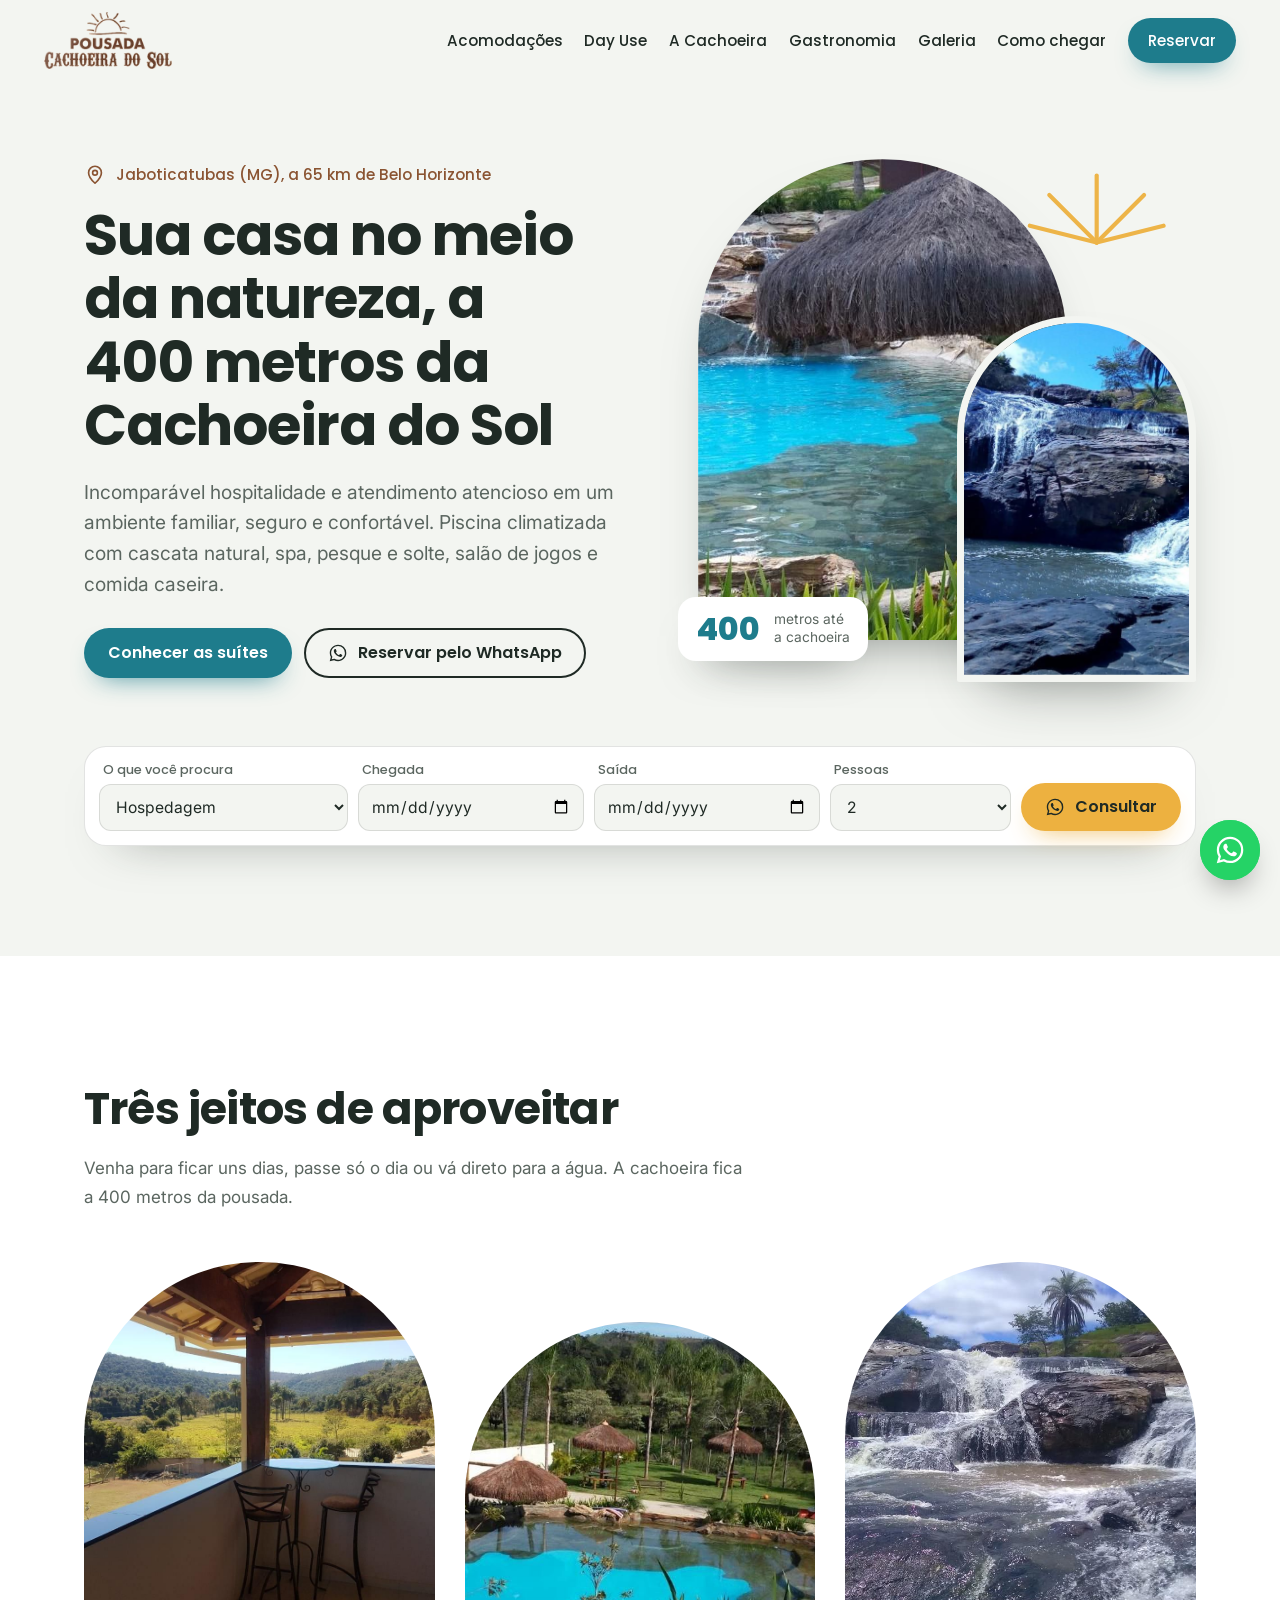
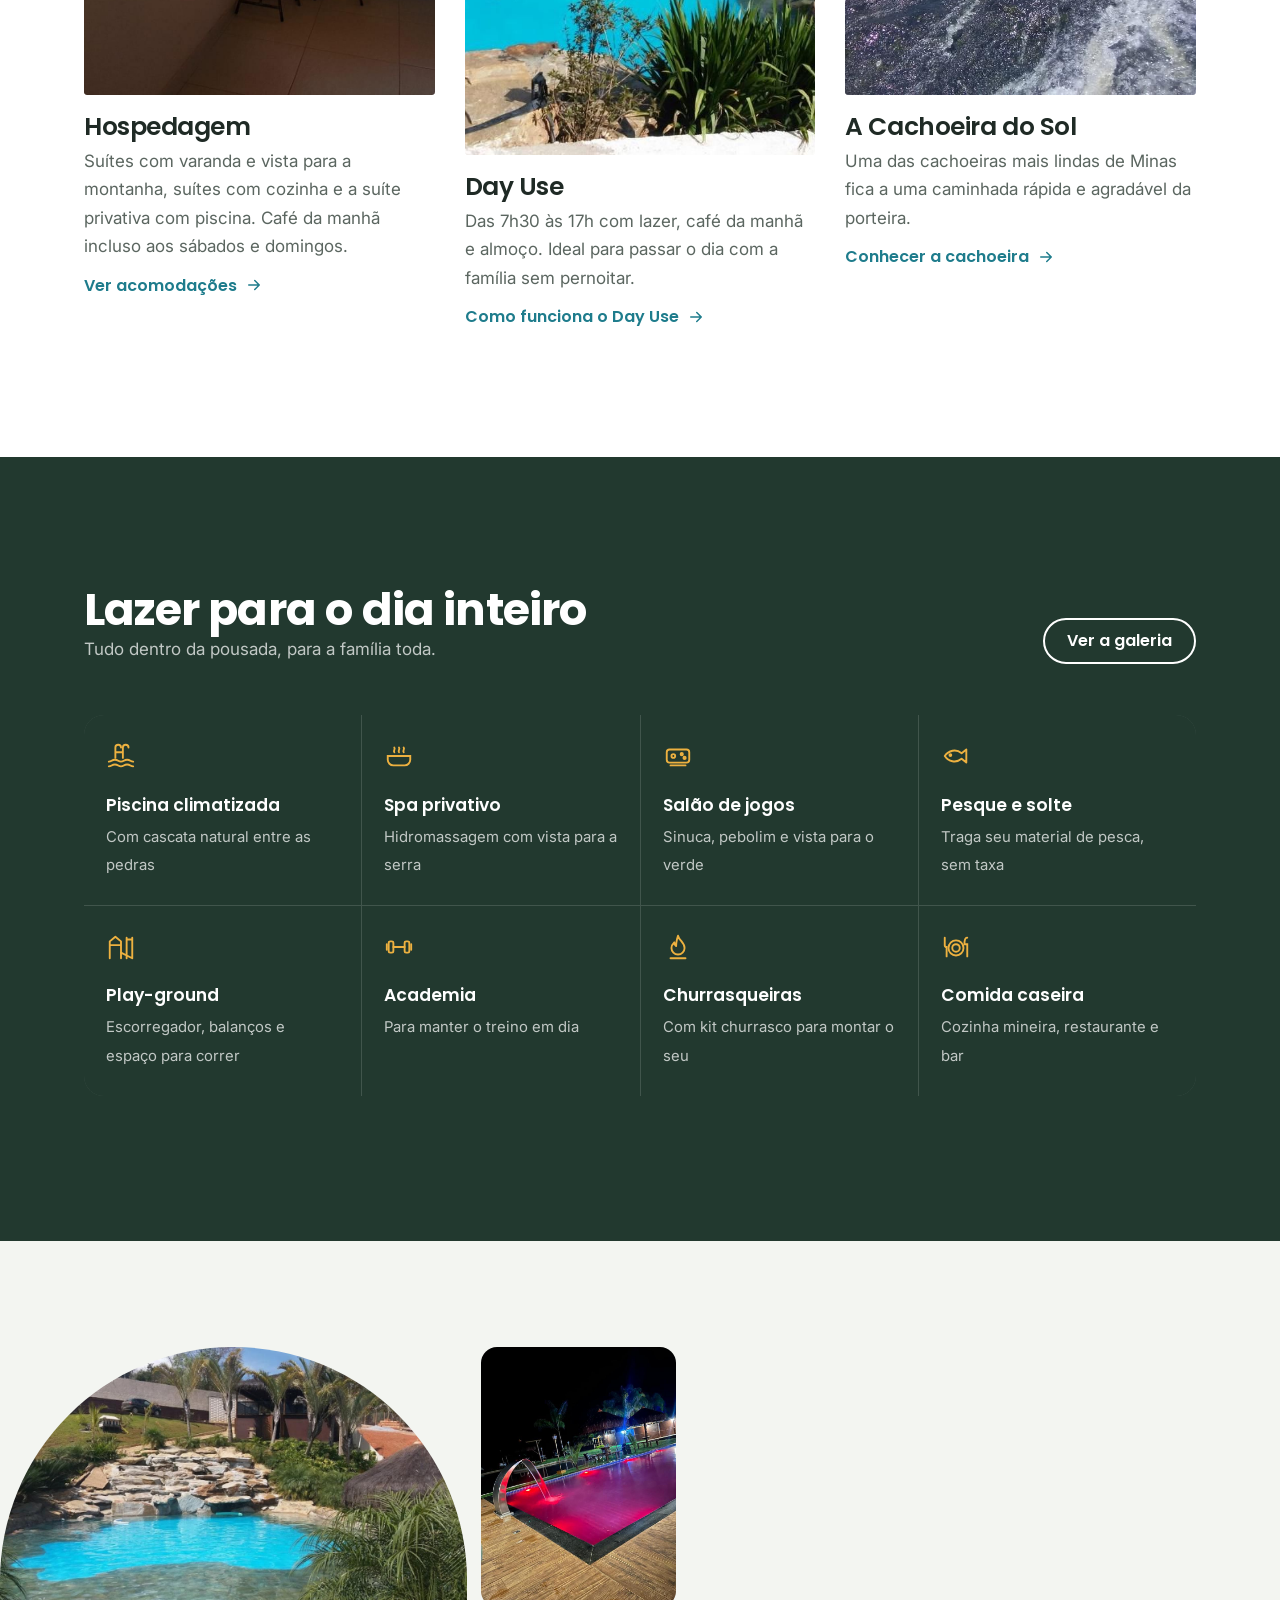
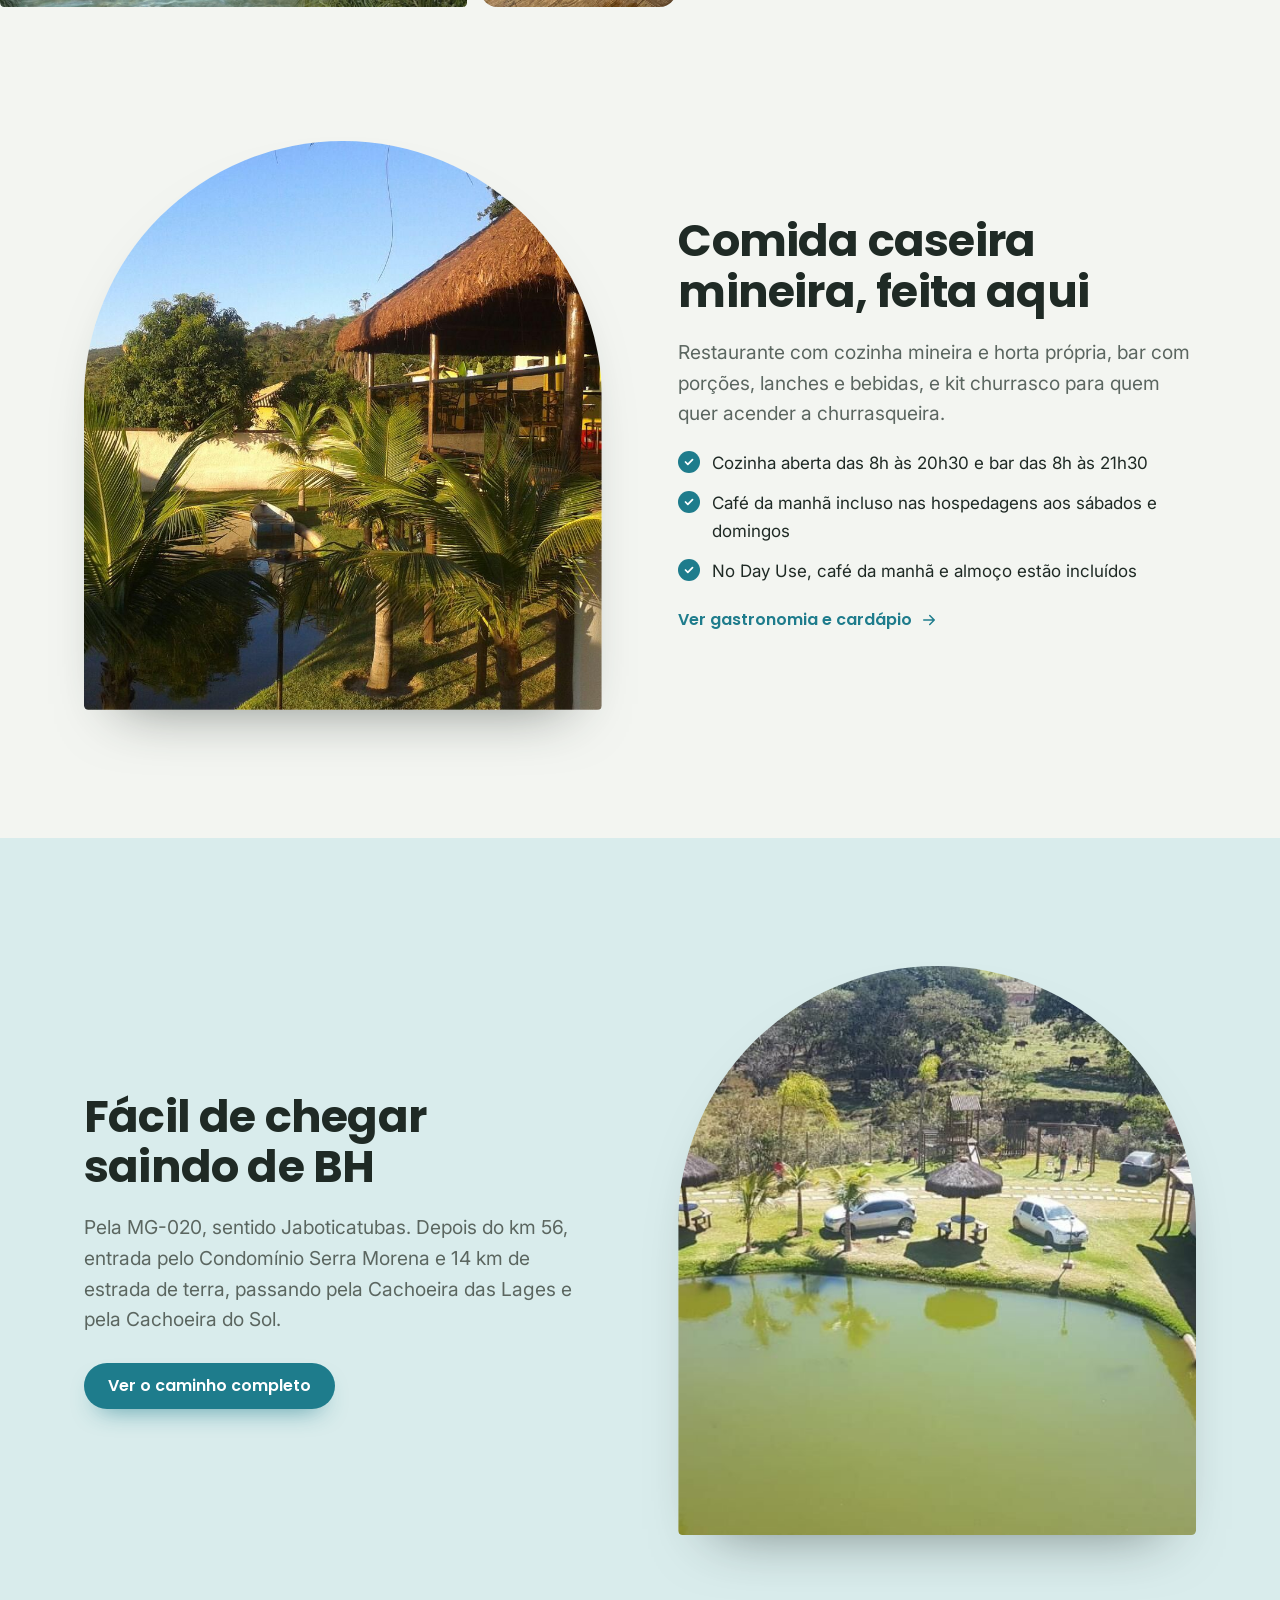
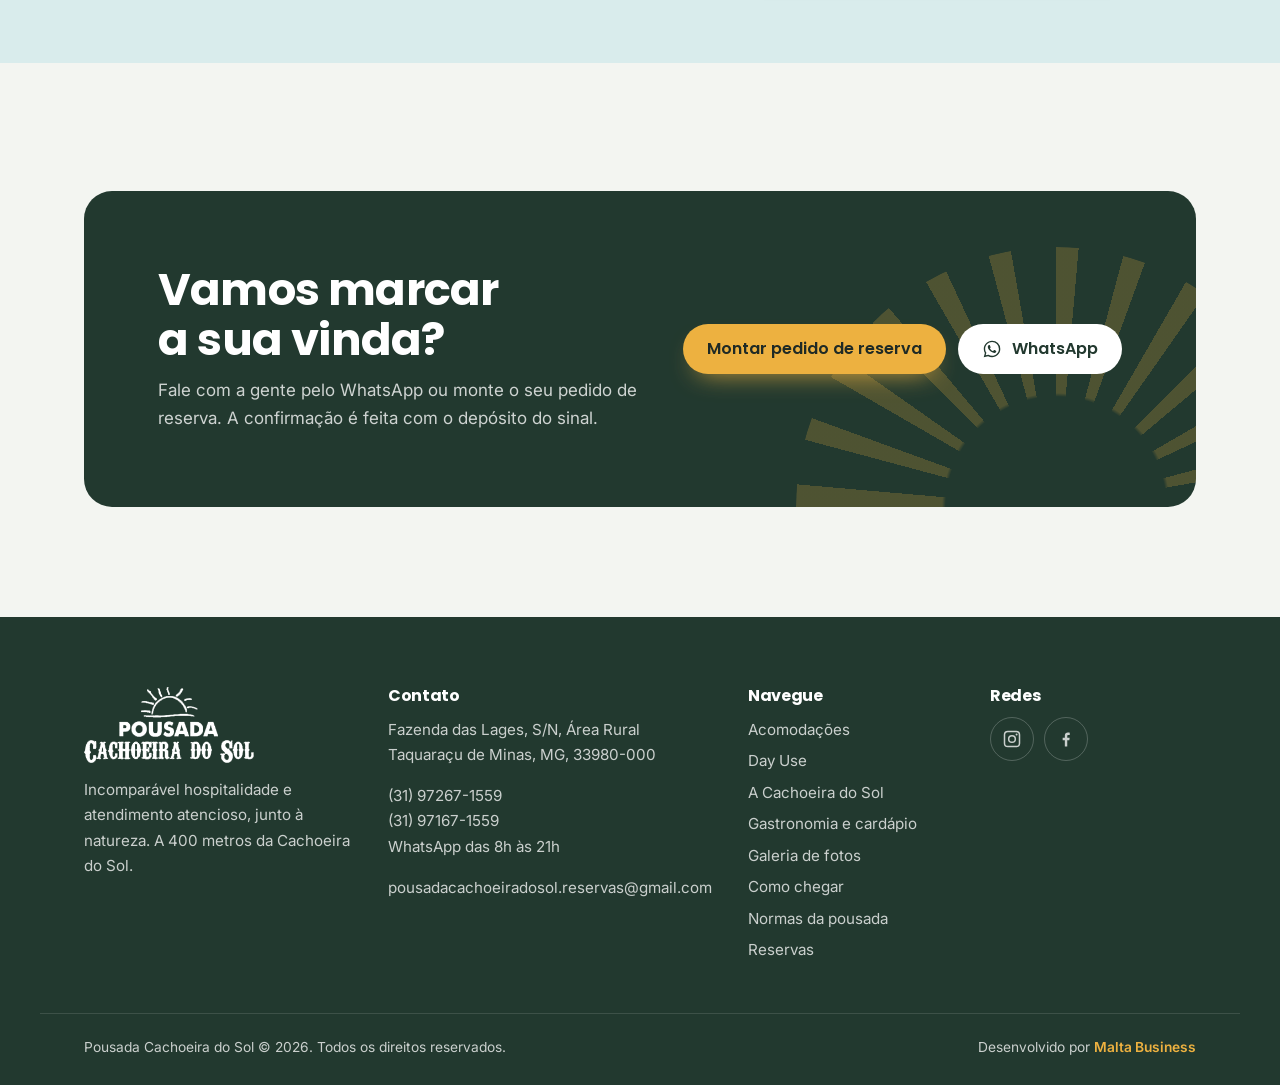
==== commit 3aad33e8: "Força os navegadores a baixarem o CSS/JS corrigidos - vercel.json: CSS e JS sem cache longo (revalid" ====
--- a/index.html
+++ b/index.html
@@ -31,7 +31,7 @@
   <link rel="preconnect" href="https://fonts.googleapis.com">
   <link rel="preconnect" href="https://fonts.gstatic.com" crossorigin>
   <link href="https://fonts.googleapis.com/css2?family=Inter:wght@400;500;600&family=Poppins:wght@500;600;700;800&display=swap" rel="stylesheet">
-  <link rel="stylesheet" href="assets/css/site.css">
+  <link rel="stylesheet" href="assets/css/site.css?v=2">
   <script type="application/ld+json">{"@context": "https://schema.org", "@type": "LodgingBusiness", "@id": "https://www.pousadacachoeiradosol.com.br/#pousada", "name": "Pousada Cachoeira do Sol", "description": "Pousada em Jaboticatubas (MG), a 65 km de Belo Horizonte e a 400 metros da Cachoeira do Sol, com piscina climatizada com cascata, spa privativo, salão de jogos, pesque e solte, play-ground, academia, churrasqueiras e comida caseira. Hospedagem e Day Use.", "url": "https://www.pousadacachoeiradosol.com.br/", "logo": "https://www.pousadacachoeiradosol.com.br/assets/img/logo.png", "image": ["https://www.pousadacachoeiradosol.com.br/assets/img/og-image.jpg", "https://www.pousadacachoeiradosol.com.br/assets/img/g-slider2.jpg", "https://www.pousadacachoeiradosol.com.br/assets/img/e-spa.jpg"], "telephone": "+55-31-97267-1559", "email": "pousadacachoeiradosol.reservas@gmail.com", "address": {"@type": "PostalAddress", "streetAddress": "Fazenda das Lages, S/N, Área Rural", "addressLocality": "Taquaraçu de Minas", "addressRegion": "MG", "postalCode": "33980-000", "addressCountry": "BR"}, "areaServed": ["Jaboticatubas", "Belo Horizonte", "Taquaraçu de Minas"], "checkinTime": "17:00", "checkoutTime": "15:00", "amenityFeature": [{"@type": "LocationFeatureSpecification", "name": "Piscina climatizada com cascata", "value": true}, {"@type": "LocationFeatureSpecification", "name": "Spa privativo", "value": true}, {"@type": "LocationFeatureSpecification", "name": "Salão de jogos", "value": true}, {"@type": "LocationFeatureSpecification", "name": "Pesque e solte", "value": true}, {"@type": "LocationFeatureSpecification", "name": "Play-ground", "value": true}, {"@type": "LocationFeatureSpecification", "name": "Academia", "value": true}, {"@type": "LocationFeatureSpecification", "name": "Churrasqueiras", "value": true}, {"@type": "LocationFeatureSpecification", "name": "Restaurante e bar", "value": true}], "sameAs": ["https://www.instagram.com/pousadacachoeiradosol/", "https://www.facebook.com/pousadacachoeiradosol/"]}</script>
 </head>
 <body>
@@ -224,6 +224,6 @@
   <symbol id="i-fogo" viewBox="0 0 32 32"><g fill="none" stroke="currentColor" stroke-width="2" stroke-linecap="round" stroke-linejoin="round"><path d="M16 4c1 5 7 7 7 13a7 7 0 0 1-14 0c0-3 2-5 3-6 0 3 2 4 2 4 0-5 1-8 2-11Z"/><path d="M8 28h16"/></g></symbol>
   <symbol id="i-prato" viewBox="0 0 32 32"><g fill="none" stroke="currentColor" stroke-width="2" stroke-linecap="round"><circle cx="16" cy="17" r="8"/><circle cx="16" cy="17" r="4"/><path d="M4 6v8a2 2 0 0 0 2 2v10M28 6c-2 0-3 3-3 7h3v13"/></g></symbol>
 </svg>
-  <script src="assets/js/site.js" defer></script>
+  <script src="assets/js/site.js?v=2" defer></script>
 </body>
 </html>
--- a/assets/css/site.css
+++ b/assets/css/site.css
@@ -31,7 +31,7 @@
 
 *,*::before,*::after{box-sizing:border-box}
 html{-webkit-text-size-adjust:100%;overflow-x:clip;scroll-behavior:smooth}
-body{margin:0;background:var(--pedra);color:var(--tinta);font:400 1.0625rem/1.68 var(--f-txt);-webkit-font-smoothing:antialiased;overflow-x:hidden}
+body{margin:0;background:var(--pedra);color:var(--tinta);font:400 1.0625rem/1.68 var(--f-txt);-webkit-font-smoothing:antialiased;overflow-x:clip}
 img{max-width:100%;height:auto;display:block}
 a{color:inherit}
 button{font:inherit;color:inherit;background:none;border:0;padding:0;cursor:pointer}
@@ -78,7 +78,8 @@
 .seta-link:hover svg{transform:translateX(5px)}
 
 /* ---------- Cabeçalho ---------- */
-.topo{position:sticky;top:0;z-index:60;background:rgba(243,245,241,.86);backdrop-filter:blur(14px);-webkit-backdrop-filter:blur(14px);border-bottom:1px solid transparent;transition:border-color .3s,box-shadow .3s}
+.topo{position:sticky;top:0;z-index:60;border-bottom:1px solid transparent;transition:border-color .3s,box-shadow .3s}
+.topo::before{content:"";position:absolute;inset:0;z-index:-1;background:rgba(243,245,241,.985);backdrop-filter:blur(14px);-webkit-backdrop-filter:blur(14px)}
 .topo.rolou{border-color:var(--linha);box-shadow:0 10px 30px -24px rgba(31,42,37,.5)}
 .topo__in{max-width:1320px;margin:0 auto;padding:12px var(--gut);display:flex;align-items:center;gap:24px}
 .topo__logo{flex:none;width:128px}
@@ -89,15 +90,18 @@
 .menu a[aria-current="page"]{color:var(--agua)}
 .menu a.btn[aria-current="page"]{color:#fff;box-shadow:0 0 0 3px var(--sol)}
 .menu .btn{padding:11px 20px;color:#fff}
-.burguer{display:none;margin-left:auto;width:46px;height:46px;border-radius:50%;background:var(--mata);position:relative;z-index:2}
+.burguer{display:none;margin-left:auto;width:46px;height:46px;border-radius:50%;background:var(--mata);position:relative;z-index:3}
 .burguer span{position:absolute;left:14px;right:14px;height:2px;background:#fff;transition:transform .35s var(--ease),top .35s}
 .burguer span:first-child{top:18px}.burguer span:last-child{top:26px}
 .burguer[aria-expanded="true"] span:first-child{top:22px;transform:rotate(45deg)}
 .burguer[aria-expanded="true"] span:last-child{top:22px;transform:rotate(-45deg)}
 @media (max-width:1020px){
   .burguer{display:block}
-  .menu{position:fixed;inset:0;margin:0;background:var(--mata);flex-direction:column;justify-content:center;gap:16px;opacity:0;visibility:hidden;transform:translateY(-12px);transition:opacity .35s,transform .45s var(--ease),visibility .35s}
+  .menu{position:fixed;inset:0;z-index:2;margin:0;background:var(--mata);flex-direction:column;justify-content:center;gap:16px;opacity:0;visibility:hidden;transform:translateY(-12px);transition:opacity .35s,transform .45s var(--ease),visibility .35s}
   .menu.aberto{opacity:1;visibility:visible;transform:none}
+  .topo:has(.menu.aberto){z-index:90}
+  .burguer[aria-expanded="true"]{background:var(--sol)}
+  .burguer[aria-expanded="true"] span{background:var(--tinta)}
   .menu a{color:#fff;font-size:1.45rem}
   .menu a[aria-current="page"]{color:var(--sol)}
   .menu .btn{margin-top:10px;font-size:1.1rem;background:var(--sol);color:var(--tinta)}
@@ -209,8 +213,8 @@
 .indice::-webkit-scrollbar{display:none}
 .indice a{flex:none;padding:9px 16px;border-radius:999px;border:1.5px solid var(--linha);background:var(--branco);font:500 .9rem var(--f-tit);text-decoration:none;transition:background .3s,color .3s,border-color .3s}
 .indice a:hover,.indice a.ativo{background:var(--mata);color:#fff;border-color:var(--mata)}
-.indice-fixo{position:sticky;top:70px;z-index:20;background:rgba(243,245,241,.92);backdrop-filter:blur(10px);-webkit-backdrop-filter:blur(10px);padding-block:10px;border-bottom:1px solid var(--linha)}
-.suite{display:grid;grid-template-columns:1.25fr 1fr;gap:clamp(24px,4vw,56px);align-items:center;padding-block:clamp(50px,7vw,80px);border-bottom:1px solid var(--linha);scroll-margin-top:140px}
+.indice-fixo{position:sticky;top:var(--alt-topo,70px);z-index:20;background:rgba(243,245,241,.92);backdrop-filter:blur(10px);-webkit-backdrop-filter:blur(10px);padding-block:10px;border-bottom:1px solid var(--linha)}
+.suite{display:grid;grid-template-columns:1.25fr 1fr;gap:clamp(24px,4vw,56px);align-items:center;padding-block:clamp(50px,7vw,80px);border-bottom:1px solid var(--linha);scroll-margin-top:calc(var(--alt-topo,70px) + 96px)}
 .suite:nth-of-type(even) .fotos{order:2}
 .fotos{position:relative;border-radius:22px;overflow:hidden;background:var(--mata);aspect-ratio:4/3}
 .fotos__trilho{display:flex;height:100%;transition:transform .7s var(--ease)}
@@ -320,10 +324,10 @@
 
 /* ---------- Normas / FAQ ---------- */
 .normas{display:grid;grid-template-columns:260px 1fr;gap:clamp(30px,5vw,70px);align-items:start}
-.normas nav{position:sticky;top:110px;display:grid;gap:4px}
+.normas nav{position:sticky;top:calc(var(--alt-topo,70px) + 28px);display:grid;gap:4px}
 .normas nav a{padding:10px 14px;border-radius:10px;text-decoration:none;font:500 .95rem var(--f-tit);color:var(--suave);transition:background .3s,color .3s}
 .normas nav a:hover,.normas nav a.ativo{background:var(--branco);color:var(--agua)}
-.bloco-norma{scroll-margin-top:110px;padding-bottom:34px;margin-bottom:34px;border-bottom:1px solid var(--linha)}
+.bloco-norma{scroll-margin-top:calc(var(--alt-topo,70px) + 28px);padding-bottom:34px;margin-bottom:34px;border-bottom:1px solid var(--linha)}
 .bloco-norma:last-child{border:0}
 .bloco-norma h2{font-size:1.5rem;margin-bottom:14px}
 .bloco-norma ul{padding-left:20px;color:var(--suave);margin:0;display:grid;gap:8px}
